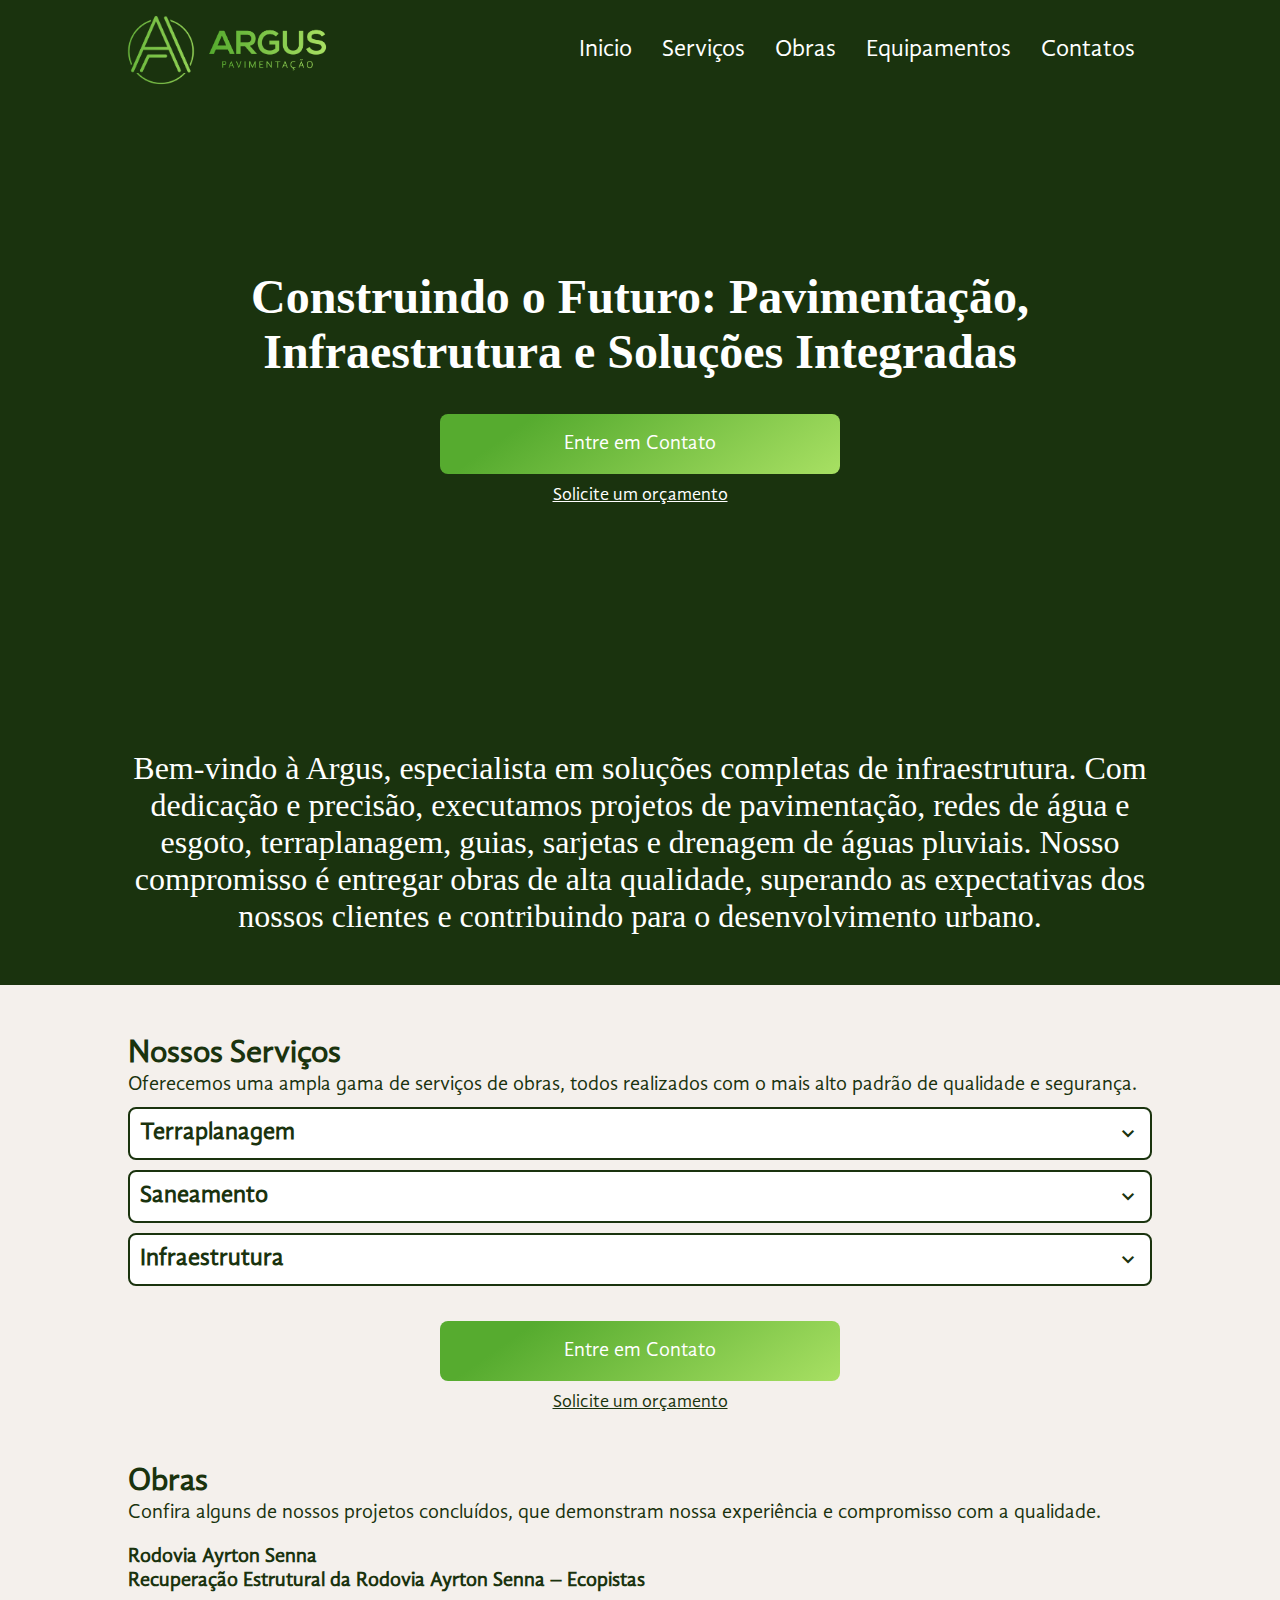
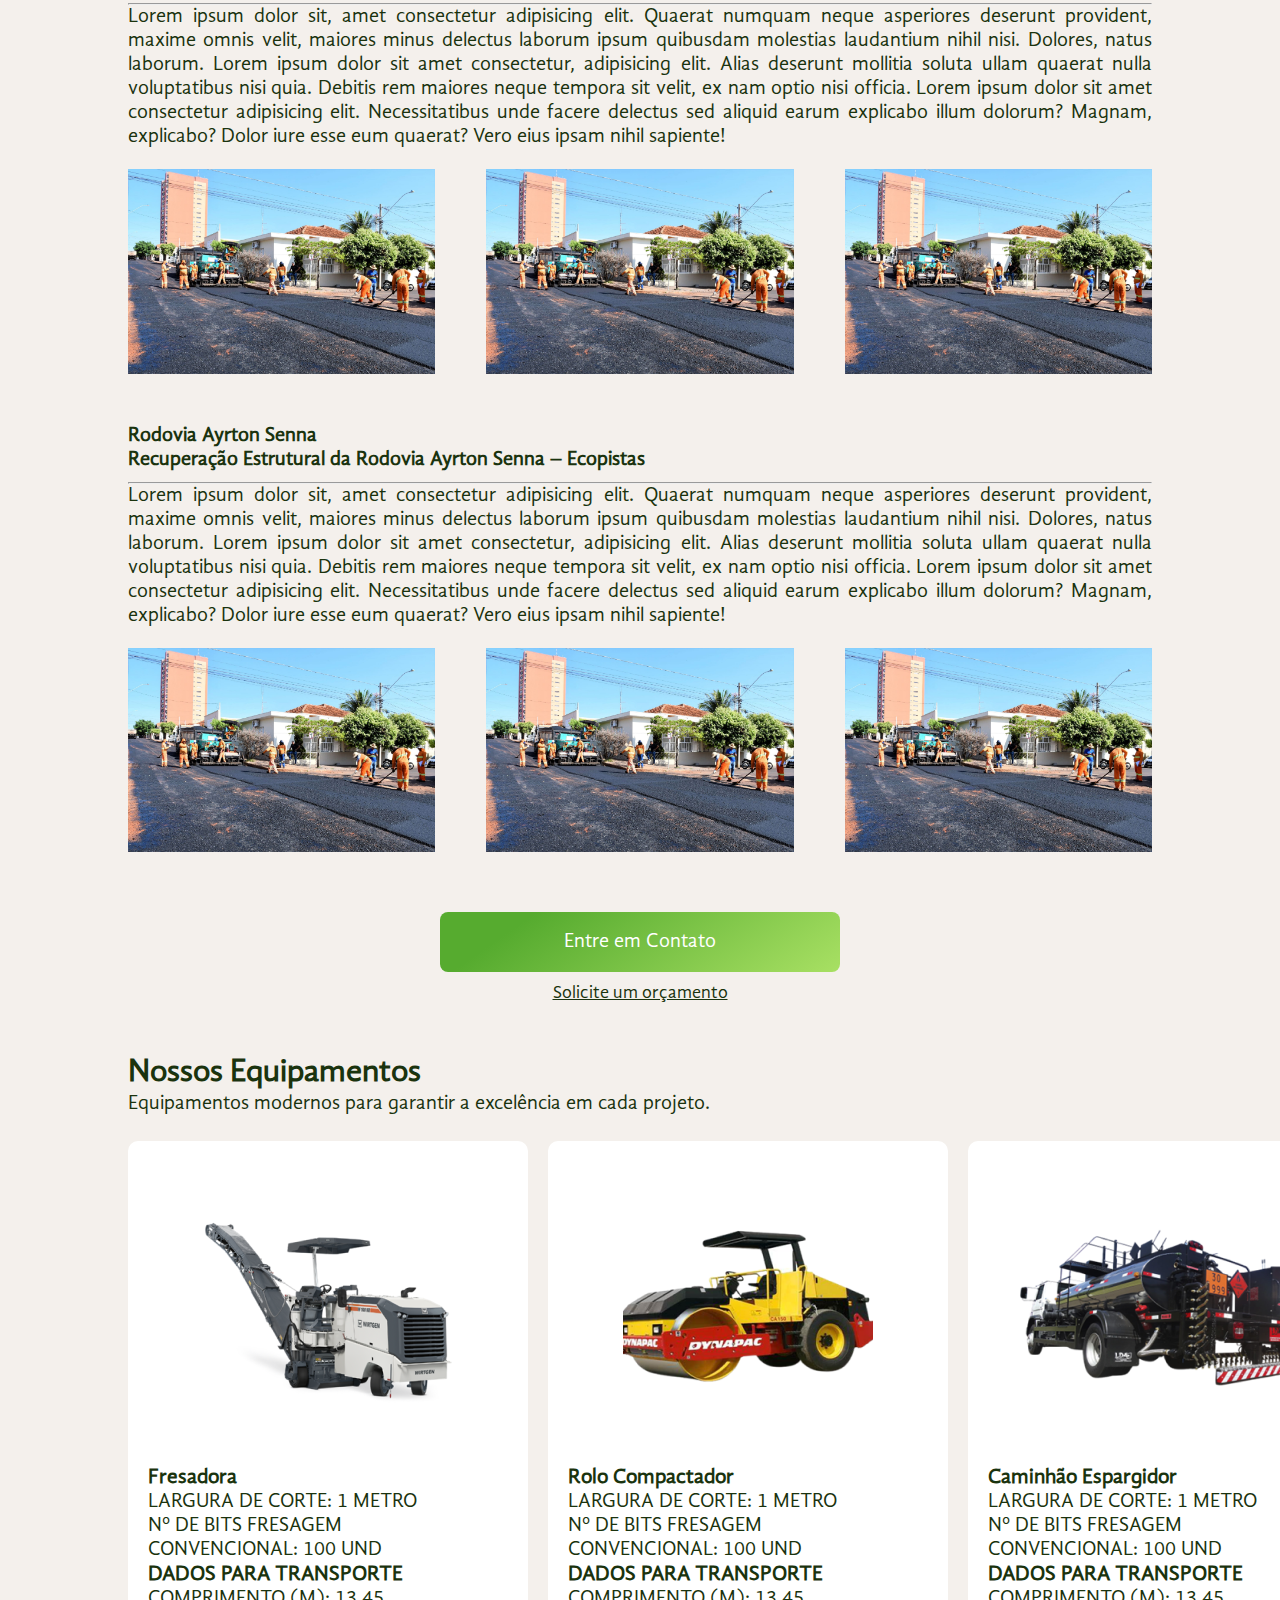
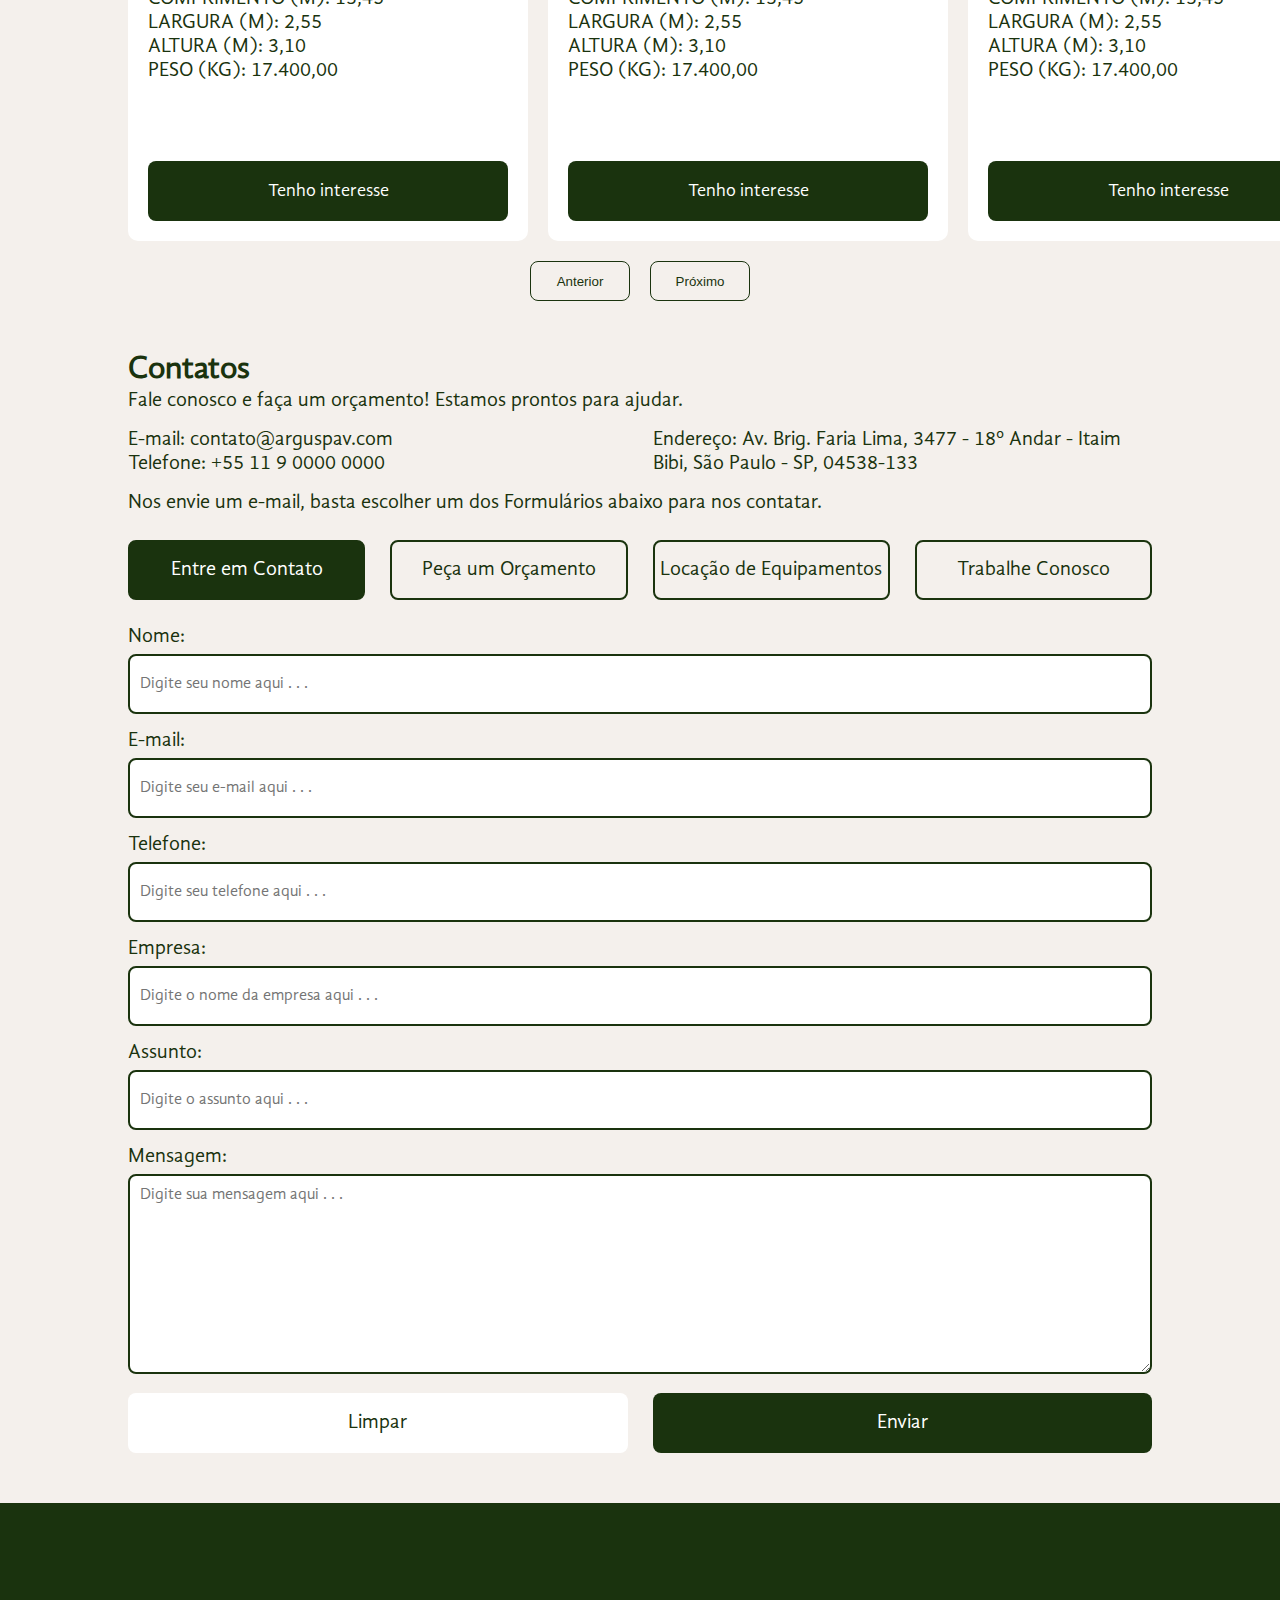
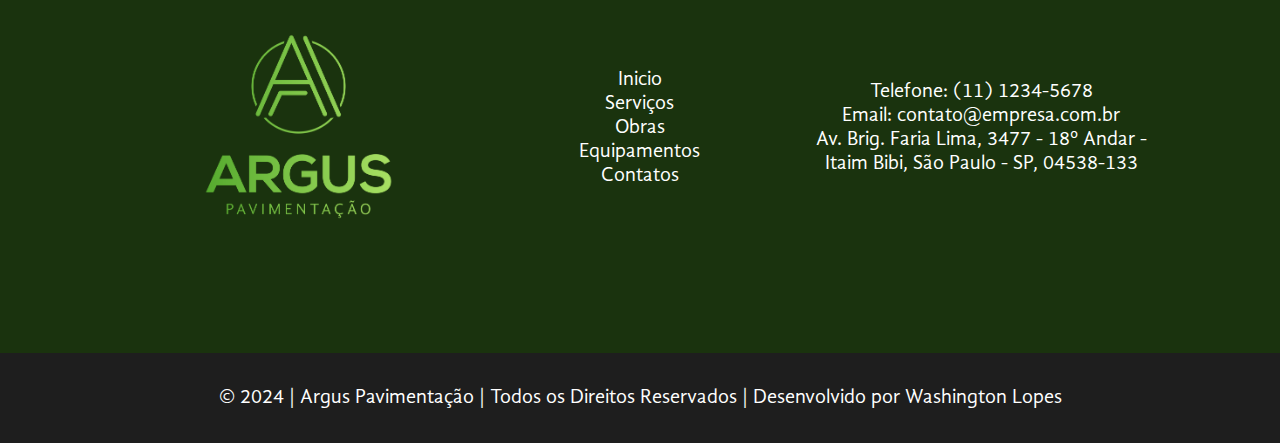
==== index.html @ 86f48dbe "Inclui a section de obras" ====
<!DOCTYPE html>
<html lang="pt-BR">
<head>
    <meta charset="UTF-8">
    <meta name="viewport" content="width=device-width, initial-scale=1.0">
    <title>Argus</title>
    <link rel="icon" href="/Assets/Icones/icon-argus.png" type="image/png" sizes="12x16">
    <link rel="stylesheet" href="./Assets/Styles/Style.css">
    <link rel="stylesheet" href="https://fonts.googleapis.com/css2?family=Material+Symbols+Outlined:opsz,wght,FILL,GRAD@24,400,0,0" />
</head>
<body>
    <header>
        <div class="container-header">
            <div class="imgs-header">
                <img src="Assets/Branding/IconeTransparente.png" alt="Icone Logo Argus">
                <img src="Assets/Branding/TextoTransparente.png" alt="Texto Logo Argus">
            </div>
            <ul class="list-header">
                <li><a href="#home">Inicio</a></li>
                <li><a href="#services">Serviços</a></li>
                <li><a href="#construction">Obras</a></li>
                <li><a href="#equipment">Equipamentos</a></li>
                <li><a href="#contacts">Contatos</a></li>
            </ul>
        </div>
    </header>
    <section id="home">
        <div class="container-home">
            <div class="img-home">
                <h1>Construindo o Futuro: Pavimentação, Infraestrutura e Soluções Integradas</h1>
                <div class="btns-contact">
                    <button class="btn-contact">Entre em Contato</button>
                    <a href="" class="link-form-budget">Solicite um orçamento</a>
                </div>
            </div>
            <p>Bem-vindo à Argus, especialista em soluções completas de infraestrutura. Com dedicação e precisão, executamos projetos de pavimentação, redes de água e esgoto, terraplanagem, guias, sarjetas e drenagem de águas pluviais. Nosso compromisso é entregar obras de alta qualidade, superando as expectativas dos nossos clientes e contribuindo para o desenvolvimento urbano.</p>
        </div>
    </section>
    <section id="services">
        <h2>Nossos Serviços</h2>
        <p>Oferecemos uma ampla gama de serviços de obras, todos realizados com o mais alto padrão de qualidade e segurança.</p>
        <div class="services-acordion">
            <div class="accordion" onclick="toggleAccordion(this)">
                <div class="accordion-head">
                    <span>Terraplanagem</span>
                    <span class="icon-arrow material-symbols-outlined">keyboard_arrow_down</span>
                </div>
                <p class="accordion-body">A terraplanagem é o processo de preparação e nivelamento do solo para a construção de estruturas como estradas, edifícios e outros projetos de infraestrutura. Ela envolve atividades como escavação, corte, aterro e compactação do terreno, a fim de garantir uma base estável e uniforme para o desenvolvimento das obras. O objetivo principal é corrigir irregularidades no solo, eliminando desníveis e promovendo uma superfície adequada para a construção. A terraplanagem é essencial para evitar problemas estruturais futuros, como afundamentos ou rachaduras no pavimento.</p>
            </div>
            <div class="accordion" onclick="toggleAccordion(this)">
                <div class="accordion-head">
                    <span>Saneamento</span>
                    <span class="icon-arrow material-symbols-outlined">keyboard_arrow_down</span>
                </div>
                <p class="accordion-body">O saneamento envolve o conjunto de medidas voltadas para preservar a saúde pública através do manejo adequado de água, esgoto e resíduos. Ele abrange a captação, tratamento e distribuição de água potável, além da coleta e tratamento de esgoto, drenagem de águas pluviais e gerenciamento de resíduos sólidos. A infraestrutura de saneamento tem como objetivo prevenir a contaminação do meio ambiente e reduzir a propagação de doenças, promovendo melhores condições de vida. É um dos pilares para o desenvolvimento sustentável e a qualidade de vida em áreas urbanas e rurais.</p>
            </div>
            <div class="accordion" onclick="toggleAccordion(this)">
                <div class="accordion-head">
                    <span>Infraestrutura</span>
                    <span class="icon-arrow material-symbols-outlined">keyboard_arrow_down</span>
                </div>
                <p class="accordion-body">A infraestrutura de ruas envolve a construção e manutenção de sistemas que garantem a mobilidade e segurança nas áreas urbanas e rurais. Isso inclui a pavimentação das vias, drenagem de águas pluviais, instalação de guias e sarjetas, sinalização de trânsito e redes subterrâneas de água, esgoto. Uma boa infraestrutura de ruas é essencial para garantir o fluxo eficiente de veículos e pedestres, minimizar enchentes e danos ao pavimento, além de proporcionar uma melhor qualidade de vida para a população.</p>
            </div>
        </div>
        <div class="btns-contact">
            <button class="btn-contact">Entre em Contato</button>
            <a href="" class="link-form-budget dark">Solicite um orçamento</a>
        </div>
    </section>
    <section id="construction">
        <h2>Obras</h2>
        <p>Confira alguns de nossos projetos concluídos, que demonstram nossa experiência e compromisso com a qualidade.</p>
        <div class="section-construction">
            <h3>Rodovia Ayrton Senna</h3>
            <h3>Recuperação Estrutural da Rodovia Ayrton Senna – Ecopistas</h3>
            <hr>
            <p>Lorem ipsum dolor sit, amet consectetur adipisicing elit. Quaerat numquam neque asperiores deserunt provident, maxime omnis velit, maiores minus delectus laborum ipsum quibusdam molestias laudantium nihil nisi. Dolores, natus laborum. Lorem ipsum dolor sit amet consectetur, adipisicing elit. Alias deserunt mollitia soluta ullam quaerat nulla voluptatibus nisi quia. Debitis rem maiores neque tempora sit velit, ex nam optio nisi officia. Lorem ipsum dolor sit amet consectetur adipisicing elit. Necessitatibus unde facere delectus sed aliquid earum explicabo illum dolorum? Magnam, explicabo? Dolor iure esse eum quaerat? Vero eius ipsam nihil sapiente!</p>
            <div>
                <img src="Assets/Imagens/obras/obras-recuperacao.jpg" alt="">
                <img src="Assets/Imagens/obras/obras-recuperacao.jpg" alt="">
                <img src="Assets/Imagens/obras/obras-recuperacao.jpg" alt="">
            </div>
        </div>
        <div class="section-construction">
            <h3>Rodovia Ayrton Senna</h3>
            <h3>Recuperação Estrutural da Rodovia Ayrton Senna – Ecopistas</h3>
            <hr>
            <p>Lorem ipsum dolor sit, amet consectetur adipisicing elit. Quaerat numquam neque asperiores deserunt provident, maxime omnis velit, maiores minus delectus laborum ipsum quibusdam molestias laudantium nihil nisi. Dolores, natus laborum. Lorem ipsum dolor sit amet consectetur, adipisicing elit. Alias deserunt mollitia soluta ullam quaerat nulla voluptatibus nisi quia. Debitis rem maiores neque tempora sit velit, ex nam optio nisi officia. Lorem ipsum dolor sit amet consectetur adipisicing elit. Necessitatibus unde facere delectus sed aliquid earum explicabo illum dolorum? Magnam, explicabo? Dolor iure esse eum quaerat? Vero eius ipsam nihil sapiente!</p>
            <div>
                <img src="Assets/Imagens/obras/obras-recuperacao.jpg" alt="">
                <img src="Assets/Imagens/obras/obras-recuperacao.jpg" alt="">
                <img src="Assets/Imagens/obras/obras-recuperacao.jpg" alt="">
            </div>
        </div>
        <div class="btns-contact">
            <button class="btn-contact">Entre em Contato</button>
            <a href="" class="link-form-budget dark">Solicite um orçamento</a>
        </div>
    </section>
    <section id="equipment" class="carousel">
        <h2>Nossos Equipamentos</h2>
        <p>Equipamentos modernos para garantir a excelência em cada projeto.</p>
        <div class="carousel-inner">
            <div class="item">
                <img src="Assets/Imagens/Equipamentos/Fresadora.png" alt="" width="">
                <div>
                    <h3>Fresadora</h3>
                    <p>LARGURA DE CORTE: 1 METRO</p>
                    <p>Nº DE BITS FRESAGEM CONVENCIONAL: 100 UND</p>
                    <h3>DADOS PARA TRANSPORTE</h3>
                    <p>COMPRIMENTO (M): 13,45</p>
                    <p>LARGURA (M): 2,55</p>
                    <p>ALTURA (M): 3,10</p>
                    <p>PESO (KG): 17.400,00</p>
                </div>
                <button>Tenho interesse</button>
            </div>
            <div class="item">
                <img src="Assets/Imagens/Equipamentos/Rolo Compactador.png" alt="" width="">
                <div>
                    <h3>Rolo Compactador</h3>
                    <p>LARGURA DE CORTE: 1 METRO</p>
                    <p>Nº DE BITS FRESAGEM CONVENCIONAL: 100 UND</p>
                    <h3>DADOS PARA TRANSPORTE</h3>
                    <p>COMPRIMENTO (M): 13,45</p>
                    <p>LARGURA (M): 2,55</p>
                    <p>ALTURA (M): 3,10</p>
                    <p>PESO (KG): 17.400,00</p>
                </div>
                <button>Tenho interesse</button>
            </div>
            <div class="item">
                <img src="Assets/Imagens/Equipamentos/Caminhão Espargidor.png" alt="" width="">
                <div>
                    <h3>Caminhão Espargidor</h3>
                    <p>LARGURA DE CORTE: 1 METRO</p>
                    <p>Nº DE BITS FRESAGEM CONVENCIONAL: 100 UND</p>
                    <h3>DADOS PARA TRANSPORTE</h3>
                    <p>COMPRIMENTO (M): 13,45</p>
                    <p>LARGURA (M): 2,55</p>
                    <p>ALTURA (M): 3,10</p>
                    <p>PESO (KG): 17.400,00</p>
                </div>
                <button>Tenho interesse</button>
            </div>
            <div class="item">
                <img src="Assets/Imagens/Equipamentos/Mini Pá Carregadeira.png" alt="" width="">
                <div>
                    <h3>Mini Pá Carregadeira</h3>
                    <p>LARGURA DE CORTE: 1 METRO</p>
                    <p>Nº DE BITS FRESAGEM CONVENCIONAL: 100 UND</p>
                    <h3>DADOS PARA TRANSPORTE</h3>
                    <p>COMPRIMENTO (M): 13,45</p>
                    <p>LARGURA (M): 2,55</p>
                    <p>ALTURA (M): 3,10</p>
                    <p>PESO (KG): 17.400,00</p>
                </div>
                <button>Tenho interesse</button>
            </div>
            <div class="item">
                <img src="Assets/Imagens/Equipamentos/Mini Escavadeira.png" alt="" width="">
                <div>
                    <h3>Mini Escavadeira</h3>
                    <p>LARGURA DE CORTE: 1 METRO</p>
                    <p>Nº DE BITS FRESAGEM CONVENCIONAL: 100 UND</p>
                    <h3>DADOS PARA TRANSPORTE</h3>
                    <p>COMPRIMENTO (M): 13,45</p>
                    <p>LARGURA (M): 2,55</p>
                    <p>ALTURA (M): 3,10</p>
                    <p>PESO (KG): 17.400,00</p>
                </div>
                <button>Tenho interesse</button>
            </div>
            <div class="item">
                <img src="Assets/Imagens/Equipamentos/Máquina de Solda de Termofusão.png" alt="" width="">
                <div>
                    <h3>Máquina de Solda de Termofusão</h3>
                    <p>LARGURA DE CORTE: 1 METRO</p>
                    <p>Nº DE BITS FRESAGEM CONVENCIONAL: 100 UND</p>
                    <h3>DADOS PARA TRANSPORTE</h3>
                    <p>COMPRIMENTO (M): 13,45</p>
                    <p>LARGURA (M): 2,55</p>
                    <p>ALTURA (M): 3,10</p>
                    <p>PESO (KG): 17.400,00</p>
                </div>
                <button>Tenho interesse</button>
            </div>
        </div>
        <div class="btns">
            <button class="btn prev" onclick="prevSlide()">Anterior</button>
            <button class="btn next" onclick="nextSlide()">Próximo</button>
        </div>
    </section>
    <section id="contacts">
        <h2>Contatos</h2>
        <p>Fale conosco e faça um orçamento! Estamos prontos para ajudar.</p>
        <div class="contacts">
            <div class="contact-item">
                <p>E-mail: contato@arguspav.com</p>
                <p>Telefone: +55 11 9 0000 0000</p>
            </div>
            <p class="contact-item">Endereço: Av. Brig. Faria Lima, 3477 - 18º Andar - Itaim Bibi, São Paulo - SP, 04538-133</p>
        </div>
        <p>Nos envie um e-mail, basta escolher um dos Formulários abaixo para nos contatar.</p>
        <div class="options-form">
            <div class="opt-selection" id="contato" onclick="toggleClass(this)">Entre em Contato</div>
            <div id="orcamento" onclick="toggleClass(this)">Peça um Orçamento</div>
            <div id="locacao" onclick="toggleClass(this)">Locação de Equipamentos</div>
            <div id="trabalhe-conosco" onclick="toggleClass(this)">Trabalhe Conosco</div>
        </div>        
        <form class="form-contato">
            <label for="nome_contato">Nome:</label>
            <input type="text" id="nome_contato" name="nome_contato" class="input-contato" placeholder="Digite seu nome aqui . . ." required><br>
        
            <label for="email_contato">E-mail:</label>
            <input type="email" id="email_contato" name="email_contato" class="input-contato" placeholder="Digite seu e-mail aqui . . ." required><br>
        
            <label for="telefone_contato">Telefone:</label>
            <input type="tel" id="telefone_contato" name="telefone_contato" class="input-contato" placeholder="Digite seu telefone aqui . . ." required><br>
        
            <label for="empresa_contato">Empresa:</label>
            <input type="text" id="empresa_contato" name="empresa_contato" class="input-contato" placeholder="Digite o nome da empresa aqui . . ."><br>
        
            <label for="assunto_contato">Assunto:</label>
            <input type="text" id="assunto_contato" name="assunto_contato" class="input-contato" placeholder="Digite o assunto aqui . . ." required><br>
        
            <label for="mensagem_contato">Mensagem:</label>
            <textarea id="mensagem_contato" name="mensagem_contato" class="textarea-contato" placeholder="Digite sua mensagem aqui . . ." required></textarea><br>
        
            <div class="btns-form">
                <button>Limpar</button>
                <button type="submit" class="btn-contato">Enviar</button>
            </div>
        </form>
        <form class="form-orcamento form-selection">
            <label for="nome_orcamento">Nome:</label>
            <input type="text" id="nome_orcamento" name="nome_orcamento" class="input-orcamento" placeholder="Digite seu nome aqui . . ." required><br>
        
            <label for="cargo_orcamento">Cargo:</label>
            <input type="text" id="cargo_orcamento" name="cargo_orcamento" class="input-orcamento" placeholder="Digite seu cargo aqui . . ." required><br>
        
            <label for="razao_social_orcamento">Razão Social:</label>
            <input type="text" id="razao_social_orcamento" name="razao_social_orcamento" class="input-orcamento" placeholder="Digite a razão social da empresa aqui . . ." required><br>
        
            <label for="cnpj_orcamento">CNPJ:</label>
            <input type="text" id="cnpj_orcamento" name="cnpj_orcamento" class="input-orcamento" placeholder="Digite o CNPJ aqui . . ." required><br>
        
            <label for="telefone_orcamento">Telefone:</label>
            <input type="tel" id="telefone_orcamento" name="telefone_orcamento" class="input-orcamento" placeholder="Digite seu telefone aqui . . ." required><br>
        
            <label for="email_orcamento">E-mail:</label>
            <input type="email" id="email_orcamento" name="email_orcamento" class="input-orcamento" placeholder="Digite seu e-mail aqui . . ." required><br>
        
            <label for="mensagem_orcamento">Mensagem:</label>
            <textarea id="mensagem_orcamento" name="mensagem_orcamento" class="textarea-orcamento" placeholder="Digite sua mensagem aqui . . ." required></textarea><br>
        
            <div class="btns-form">
                <button>Limpar</button>
                <button type="submit" class="btn-contato">Enviar</button>
            </div>
        </form>
        
        <form class="form-locacao form-selection">
            <label for="nome_locacao">Nome:</label>
            <input type="text" id="nome_locacao" name="nome_locacao" class="input-locacao" placeholder="Digite seu nome aqui . . ." required><br>
        
            <label for="telefone_locacao">Telefone:</label>
            <input type="tel" id="telefone_locacao" name="telefone_locacao" class="input-locacao" placeholder="Digite seu telefone aqui . . ." required><br>
        
            <label for="email_locacao">E-mail:</label>
            <input type="email" id="email_locacao" name="email_locacao" class="input-locacao" placeholder="Digite seu e-mail aqui . . ." required><br>
        
            <label for="equipamento_locacao">Equipamento para locação:</label>
            <input type="text" id="equipamento_locacao" name="equipamento_locacao" class="input-locacao" placeholder="Digite o nome do equipamento aqui . . ." required><br>
        
            <div class="btns-form">
                <button>Limpar</button>
                <button type="submit" class="btn-contato">Enviar</button>
            </div>
        </form>
        
        <form class="form-trabalhe-conosco form-selection">
            <label for="nome_trabalho">Nome:</label>
            <input type="text" id="nome_trabalho" name="nome_trabalho" class="input-trabalho" placeholder="Digite seu nome aqui . . ." required><br>
        
            <label for="data_nascimento_trabalho">Data de Nascimento:</label>
            <input type="date" id="data_nascimento_trabalho" name="data_nascimento_trabalho" class="input-trabalho" required><br>
        
            <div class="labels-select">
                <div>
                    <label for="sexo_trabalho">Sexo:</label>
                    <select id="sexo_trabalho" name="sexo_trabalho" class="input-trabalho" required>
                        <option value="masculino">Masculino</option>
                        <option value="feminino">Feminino</option>
                        <option value="outro">Outro</option>
                    </select>
                </div>
                <div>
                    <label for="estado_civil_trabalho">Estado Civil:</label>
                    <select id="estado_civil_trabalho" name="estado_civil_trabalho" class="input-trabalho" required>
                        <option value="solteiro">Solteiro(a)</option>
                        <option value="casado">Casado(a)</option>
                        <option value="divorciado">Divorciado(a)</option>
                        <option value="viuvo">Viúvo(a)</option>
                    </select>
                </div>
            </div>
        
            <label for="linkedin_trabalho">Link para LinkedIn:</label>
            <input type="url" id="linkedin_trabalho" name="linkedin_trabalho" class="input-trabalho" placeholder="Cole o link do seu perfil no LinkedIn aqui . . ."><br>
        
            <label for="email_trabalho">E-mail:</label>
            <input type="email" id="email_trabalho" name="email_trabalho" class="input-trabalho" placeholder="Digite seu e-mail aqui . . ." required><br>
        
            <label for="telefone_trabalho">Telefone:</label>
            <input type="tel" id="telefone_trabalho" name="telefone_trabalho" class="input-trabalho" placeholder="Digite seu telefone aqui . . ." required><br>
        
            <label for="qualificacoes_trabalho">Resumo de Qualificações:</label>
            <textarea id="qualificacoes_trabalho" name="qualificacoes_trabalho" class="textarea-trabalho" placeholder="Resuma suas qualificações aqui . . ." required></textarea><br>
        
            <label for="experiencias_trabalho">Resumo de Experiências:</label>
            <textarea id="experiencias_trabalho" name="experiencias_trabalho" class="textarea-trabalho" placeholder="Resuma suas experiências aqui . . ." required></textarea><br>
        
            <label for="observacoes_trabalho">Observações:</label>
            <textarea id="observacoes_trabalho" name="observacoes_trabalho" class="textarea-trabalho" placeholder="Digite suas observações aqui . . ."></textarea><br>
        
            <div class="btns-form">
                <button>Limpar</button>
                <button type="submit" class="btn-contato">Enviar</button>
            </div>
        </form>
    </section>
    
    <footer>
        <div class="footer-container">
          <div class="footer-logo">
            <img class="img-logo-footer" src="Assets/Branding/LogoCompletaTransparente.png" alt="Logo da Empresa">
          </div>
      
          <div class="footer-nav">
            <ul>
              <li><a href="#home">Inicio</a></li>
              <li><a href="#services">Serviços</a></li>
              <li><a href="#">Obras</a></li>
              <li><a href="#equipment">Equipamentos</a></li>
              <li><a href="#contacts">Contatos</a></li>
            </ul>
          </div>
      
          <div class="footer-contact">
            <ul>
              <li>Telefone: (11) 1234-5678</li>
              <li>Email: contato@empresa.com.br</li>
              <li>Av. Brig. Faria Lima, 3477 - 18º Andar - Itaim Bibi, São Paulo - SP, 04538-133</li>
            </ul>
          </div>
        </div>
    </footer>
    <footer class="footer-rights">
        <p>© 2024 | Argus Pavimenta&ccedil;&atilde;o | Todos os Direitos Reservados | Desenvolvido por Washington Lopes</p>
    </footer>
    <script src="Assets/Scripts/Scripts.js"></script>
</body>
</html>
---- Assets/Styles/Style.css ----
@font-face {
    font-family: 'GandhiSans';
    src: url('../Fonts/gandhi-sans/GandhiSans-Regular.otf') format('opentype'),
         url('../Fonts/gandhi-sans/GandhiSans-Bold.otf') format('opentype'),
         url('../Fonts/gandhi-sans/GandhiSans-Italic.otf') format('opentype'),
         url('../Fonts/gandhi-sans/GandhiSans-BoldItalic.otf') format('opentype');
}

@font-face {
    font-family: 'Nexa';
    src: url('../Fonts/nexa/Nexa-ExtraLight.ttf') format('truetype')
         url('../Fonts/nexa/Nexa-Heavy.ttf') format('truetype'); 
}

* {
    box-sizing: border-box;
    padding: 0;
    margin: 0;
    list-style: none;
    text-decoration: none;
}

html {
    scroll-behavior: smooth 3;
}

body {
    background-color: #F4F0EC;
}

a {
    color: #ffffff;
}

header {
    background-color: #1A330E;
    display: flex;
    align-items: center;
    justify-content: center;
    position: fixed;
    z-index: 1000;
    left: 0;
    top: 0;
    width: 100vw;
}

.container-header {
    display: flex;
    align-items: center;
    justify-content: space-between;
    width: 80%;
    max-width: 1500px;
    height: 100px;
    margin-left: -15px;
}

.imgs-header {
    display: flex;
}

.imgs-header img {
    height: 80px;
}

.list-header {
    gap: 10px;
    display: flex;
}

.list-header li {
    font-size: 24px;
    font-family: GandhiSans;
    color: #ffffff;
}

.list-header li a {
    padding: 10px;
}

.list-header li a:hover {
    color: #A8E063;
}

#home {
    padding-top: 100px;
    background-color: #1A330E;
    height: 100%;
    min-height: 100vh;
}

.img-home {
    background-image: url(../Imagens/Com\ Direitos/ImageHome.jpg);
    width: 100%;
    height: 600px;
    background-size: cover;
    background-position: top;
    background-repeat: no-repeat;
    display: flex;
    flex-direction: column;
    justify-content: center;
    align-items: center;
}

.img-home h1 {
    font-family: Nexa;
    color: #ffffff;
    font-size: 48px;
    width: 80%;
    max-width: 1500px;
    text-align: center;
}

.btns-contact {
    margin: 25px auto;
    text-align: center;
    width: 20%;
    min-width: 400px;
}

@keyframes pulo {
    0%, 20%, 50%, 80%, 100% {
        transform: translateY(0);
    }
    40% {
        transform: translateY(-5px);
    }
    60% {
        transform: translateY(-2px);
    }
}

.btn-contact {
    animation: pulo 2s infinite;
    width: 100%;
    height: 60px;
    margin: 10px 0;
    font-family: GandhiSans;
    color: #ffffff;
    font-size: 20px;
    border: none;
    border-radius: 8px;
    text-align: center;
    background: #A8E063;
    background: linear-gradient(325deg, rgba(168,224,99,1) 0%, rgba(86,171,47,1) 80%);

}

.btn-contact:hover {
    transform: translateY(-5px);
    box-shadow: 0 4px 20px rgba(201, 255, 131, 0.705);
}

.link-form-budget {
    display: block;
    text-decoration: underline;
    font-family: GandhiSans;
    color: #ffffff;
    font-size: 18px;
}

.dark {
    color: #1A330E;
}

.container-home p {
    font-family: Nexa;
    font-weight: ExtraLigth;
    color: #ffffff;
    font-size: 32px;
    width: 80%;
    max-width: 1500px;
    text-align: center;
    padding: 50px 0;
    margin: 0 auto;
    z-index: 1000;
}

#services {
    width: 80%;
    max-width: 1500px;
    margin: 50px auto;
}

#services h2, .carousel h2 {
    font-family: GandhiSans;
    color: #1A330E;
    font-size: 32px;
    font-weight: bold;
}

#services p, .carousel p {
    font-family: GandhiSans;
    color: #1A330E;
    font-size: 20px;
}

.services-acordion {
    width: 100%;
}

.accordion {
    background-color: #FFFFFF;
    border: 2px solid #1A330E;
    border-radius: 8px;
    margin: 10px 0;
    padding: 10px;
    cursor: pointer;
}

.accordion-head {
    border: none;
    background-color: transparent;
    font-family: GandhiSans;
    color: #1A330E;
    font-size: 24px;
    font-weight: bold;
    display: flex;
    align-items: center;
    justify-content: space-between;
}

.accordion-body {
    text-align: justify;
    display: none;
}

.body-active {
    display: block;
    transition: 1s linear;
}

.icon-arrow-active {
    transform: rotate(180deg);
}

.carousel {
    position: relative;
    width: 100%;
}

.carousel h2, .carousel p {
    width: 80%;
    max-width: 1500px;
    margin: 0 auto;
}

.carousel-inner {
    display: flex;
    margin: 25px auto 0 auto;
    transition: transform 0.5s ease;
    width: 80%;
    max-width: 1500px;
    gap: 20px;
}

.item {
    position: relative;
    padding: 20px;
    width: 100%;
    height: 700px;
    border-radius: 10px;
    background-color: white;
    text-align: center;
}

.item:hover {
    transform: translateY(-5px);
    box-shadow: 0 4px 20px rgba(0, 0, 0, 0.2);
}

.item div {
    width: 100%;
    text-align: left;
    font-family: GandhiSans;
    color: #1A330E;
    font-size: 18px;

}

.item div h2, .item div p {
    margin: 0;
}

.item button {
    width: calc(100% - 40px);
    height: 60px;
    position: absolute;
    bottom: 20px;
    left: 20px;
    border: none;
    border-radius: 8px;
    background-color: #1A330E;
    font-family: GandhiSans;
    color: #ffffff;
    font-size: 18px;
}

.item button:hover {
    background-color: #FFFFFF;
    color: #1A330E;
    border: 2px solid #1A330E;
} 

.btns {
    margin: 20px auto;
    display: flex;
    justify-content: center;
    gap: 20px;
}

.btn {
    width: 100px;
    height: 40px;
    border-radius: 8px;
    border: none;
    background-color: transparent;
    color: #1A330E;
    border: 1px solid #1A330E;
}

.btn:hover {
    background-color: #1A330E;
    color: #FFFFFF;
}

#contacts {
    width: 80%;
    max-width: 1500px;
    margin: 50px auto;
}

#contacts h2 {
    font-family: GandhiSans;
    color: #1A330E;
    font-size: 32px;
    font-weight: bold;
}

#contacts p {
    font-family: GandhiSans;
    color: #1A330E;
    font-size: 20px;
}

.contacts {
    gap: 25px;
    margin: 15px 0;
    display: flex;
    width: 100%;
}

.contact-item {
    width: 50%;
}

.options-form {
    margin: 25px 0;
    width: 100%;
    display: flex;
    gap: 25px;
}

.options-form div {
    width: 100%;
    height: 60px;
    border-radius: 8px;
    background-color: transparent;
    color: #1A330E;
    font-family: GandhiSans;
    color: #1A330E;
    font-size: 20px;
    border: 2px solid #1A330E;
    display: flex;
    justify-content: center;
    align-items: center;
}

.options-form div:hover {
    background-color: #1A330E;
    color: #FFFFFF;
    transform: translateY(-5px);
    box-shadow: 0 4px 20px rgba(0, 0, 0, 0.2);
}

.opt-selection {
    background-color: #1A330E !important;
    color: #FFFFFF !important;
}

.form-contato, label {
    display: block;
    margin: 0;
    padding: 0;
    
}

label {
    font-family: GandhiSans;
    color: #1A330E;
    font-size: 20px;
    margin: 15px 0 5px 0; 
}

input, textarea {
    width: 100%;
    height: 60px;
    border-radius: 8px;
    border: 2px solid #1A330E;
    outline: none;
    padding: 10px;
    font-family: GandhiSans;
    color: #1A330E;
    font-size: 16px;
}

textarea {
    height: 200px;
}

.btns-form {
    display: flex;
    width: 100%;
    gap: 25px;
    margin: 15px 0;
}

.btns-form button {
    width: 100%;
    height: 60px;
    background-color: #FFFFFF;
    border: none;
    font-family: GandhiSans;
    color: #1A330E;
    font-size: 20px;
    border-radius: 8px;
}

.btn-contato {
    background-color: #1A330E !important;
    color: #FFFFFF !important;
}

.labels-select {
    display: flex;
    gap: 15px;
    width: 100%;
}

.labels-select div {
    width: 100%;
}

.labels-select div select {
    width: 100%;
    height: 60px;
    outline: none;
    padding: 10px;
    font-family: GandhiSans;
    color: #1A330E;
    font-size: 16px;
    border-radius: 8px;
}

.form-selection {
    display: none;
}

footer {
    background-color: #1A330E;
    color: #FFFFFF;
    width: 100%;
    height: 50vh;
    display: flex;
    justify-content: center;
    align-items: center;
}

.img-logo-footer {
    width: 100%;
}

.footer-container {
    display: flex;
    width: 80%;
    max-width: 1500px;
    margin: 50px auto;   
    justify-content: space-between;
    align-items: center;
}

.footer-container div {
    width: 100%;
}

.footer-contact ul li, .footer-nav ul li{
    text-align: center;
    font-family: GandhiSans;
    font-size: 20px;
}

.footer-nav li a:hover {
    color: #A8E063;
}

.footer-rights {
    background-color: #1E1E1E;
    width: 100%;
    height: 10vh;
}

.footer-rights p {
    width: 80%;
    max-width: 1500px;
    font-family: GandhiSans;
    color: #FFFFFF;
    font-size: 20px;
    margin: 0 auto;
    text-align: center;
}

#construction {
    width: 80%;
    max-width: 1500px;
    margin: 50px auto 50px auto;  
}

#construction h2 {
    margin-top: 50px;
    font-family: GandhiSans;
    color: #1A330E;
    font-size: 32px;
    font-weight: bold;
}

#construction h3 {
    font-family: GandhiSans;
    color: #1A330E;
    font-size: 20px;
    font-weight: bold;
}

#construction p {
    font-family: GandhiSans;
    color: #1A330E;
    font-size: 20px;
}

.section-construction {
    margin: 20px 0 50px 0;
}

.section-construction hr {
    margin-top: 10px;
}

.section-construction p {
    margin-bottom: 20px;
    text-align: justify;
}

.section-construction div {
    display: flex;
    justify-content: space-between;
}

.section-construction div img {
    width: 30%;
}
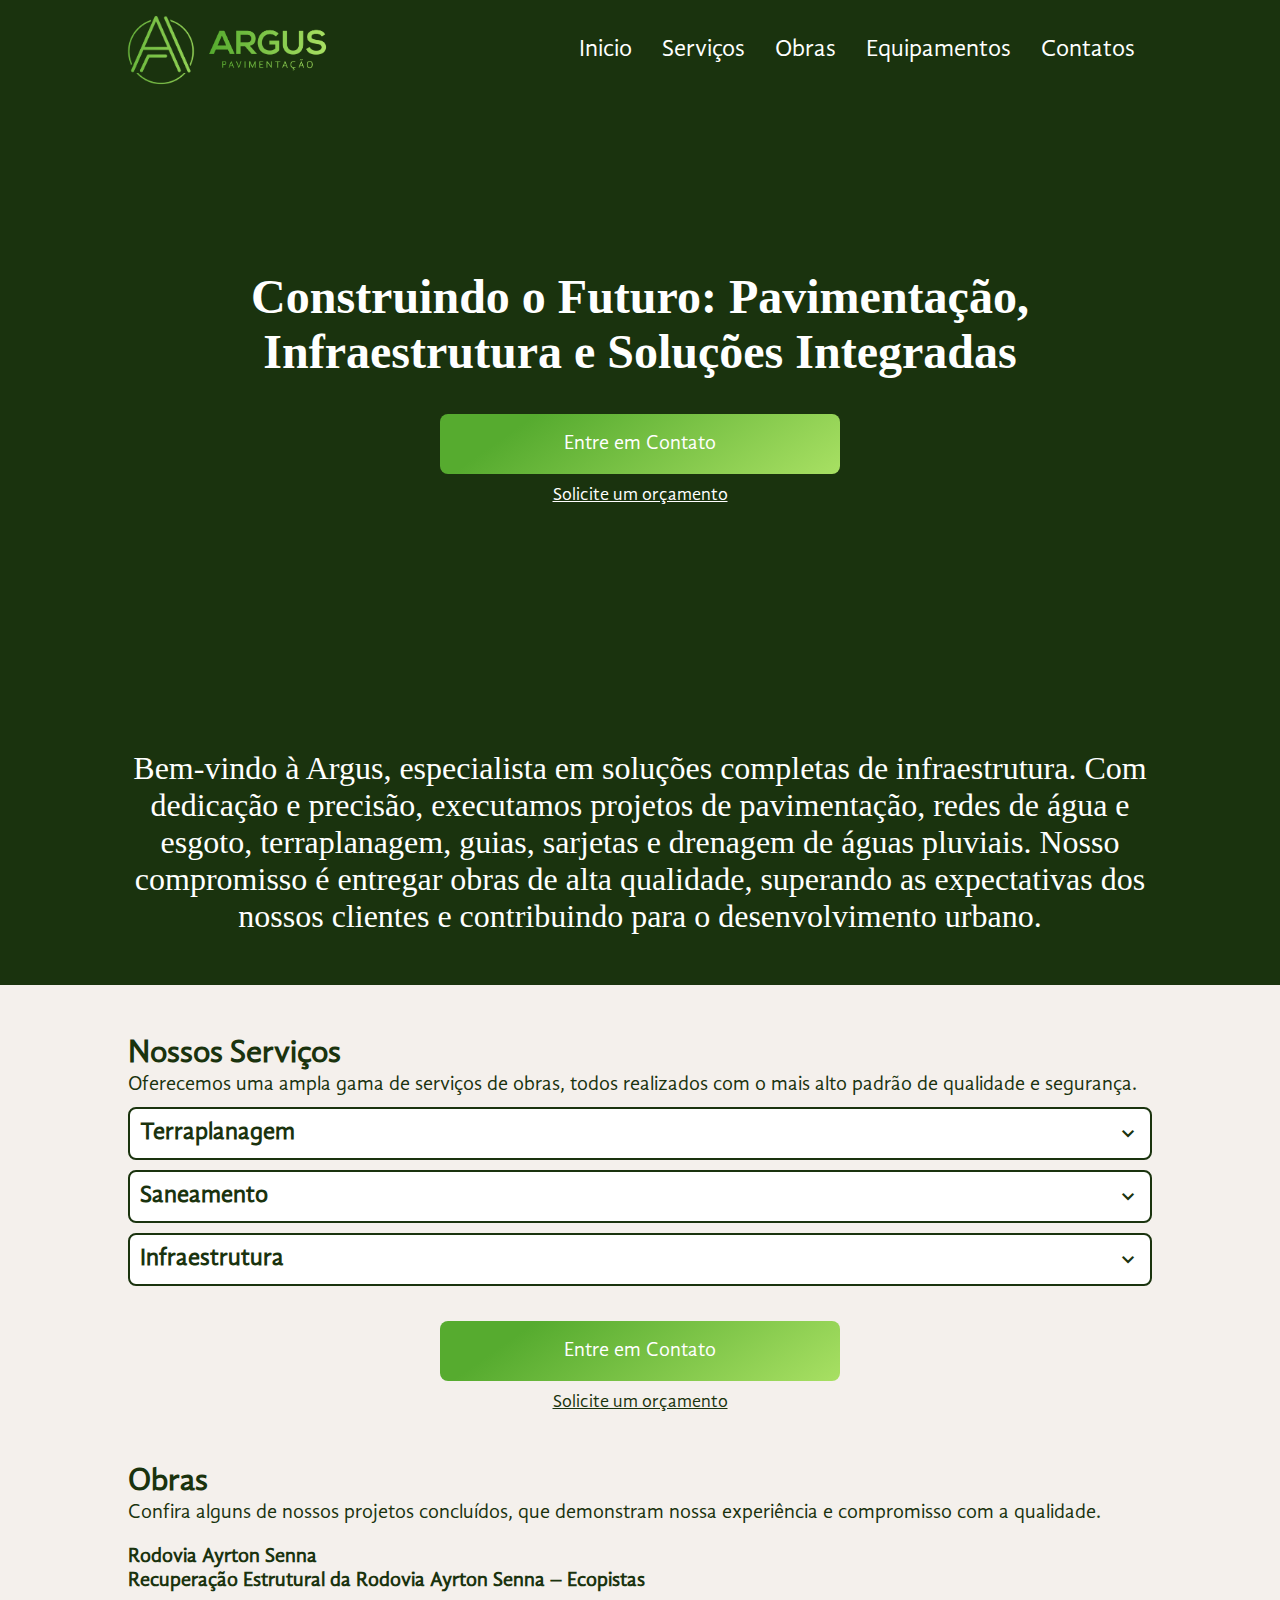
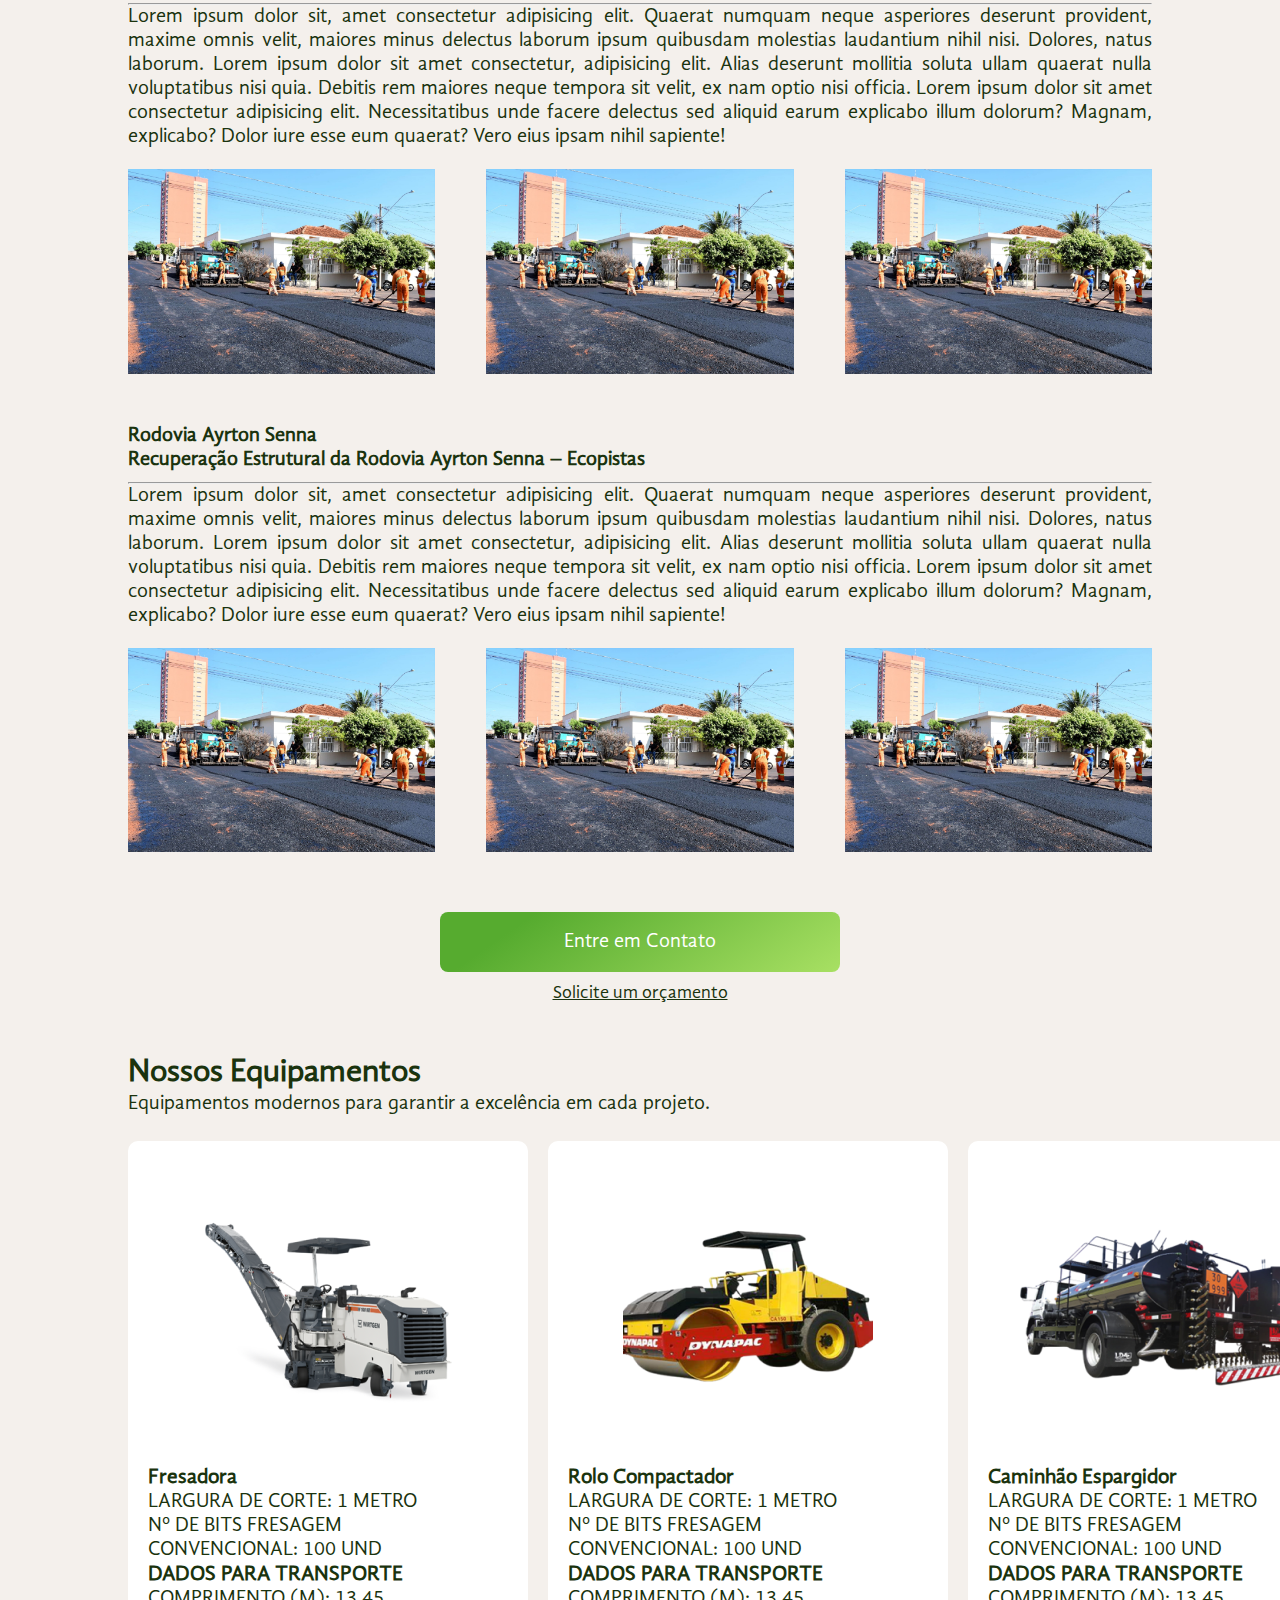
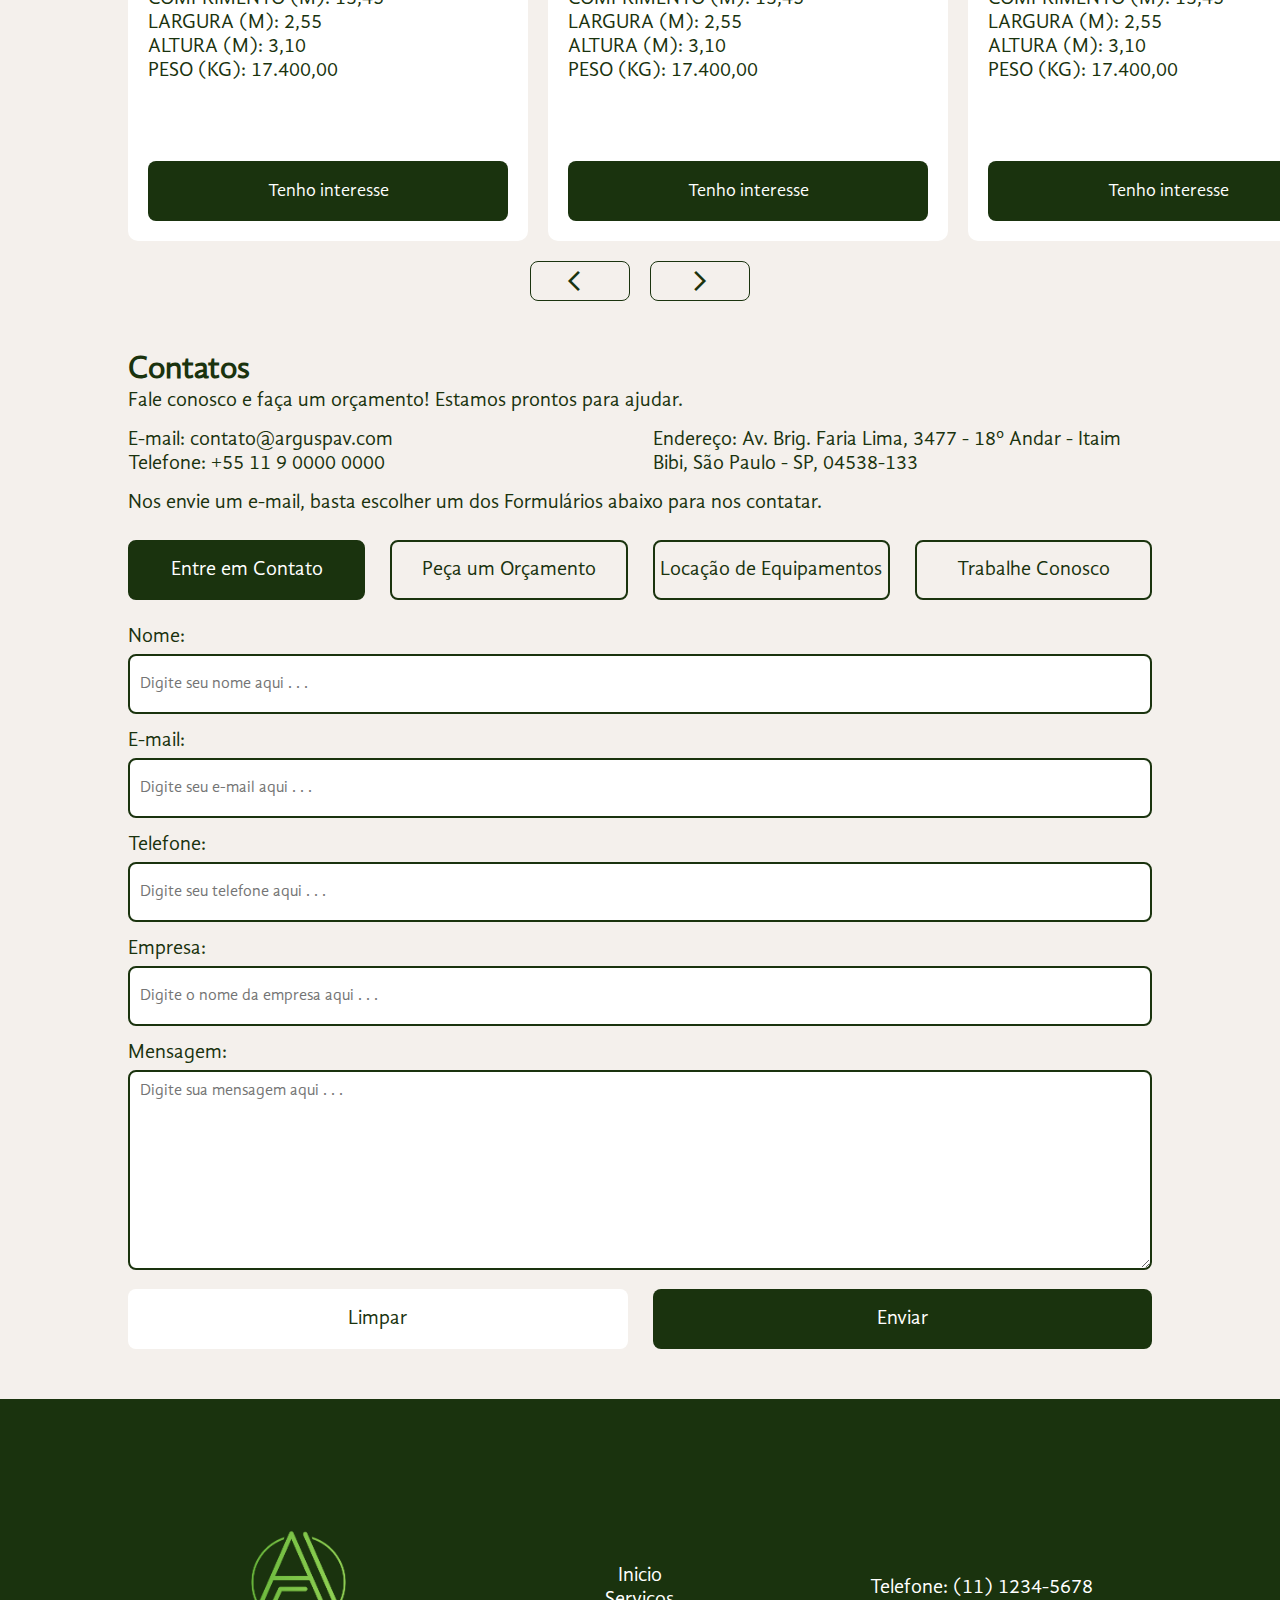
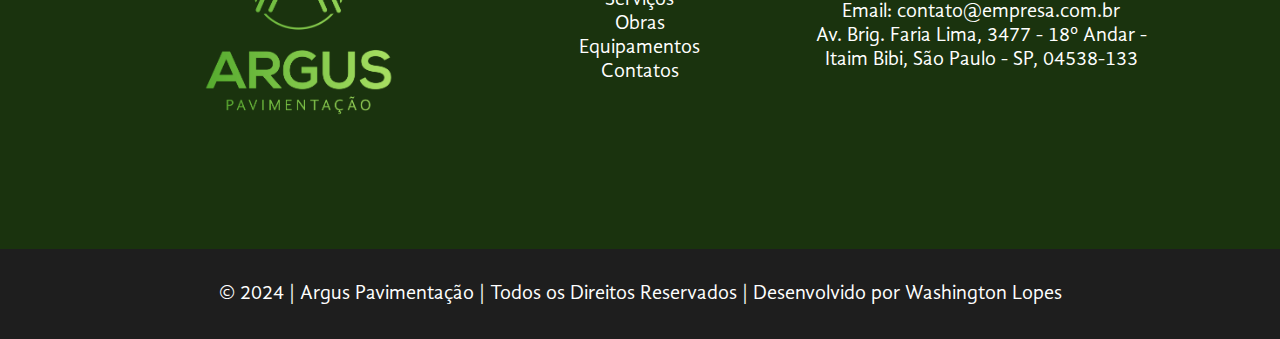
==== commit 9907ab80: "Adicionada todas as funcionalidades" ====
--- a/index.html
+++ b/index.html
@@ -7,6 +7,7 @@
     <link rel="icon" href="/Assets/Icones/icon-argus.png" type="image/png" sizes="12x16">
     <link rel="stylesheet" href="./Assets/Styles/Style.css">
     <link rel="stylesheet" href="https://fonts.googleapis.com/css2?family=Material+Symbols+Outlined:opsz,wght,FILL,GRAD@24,400,0,0" />
+    <link rel="stylesheet" href="https://fonts.googleapis.com/css2?family=Material+Symbols+Outlined:opsz,wght,FILL,GRAD@20..48,100..700,0..1,-50..200" />
 </head>
 <body>
     <header>
@@ -29,8 +30,8 @@
             <div class="img-home">
                 <h1>Construindo o Futuro: Pavimentação, Infraestrutura e Soluções Integradas</h1>
                 <div class="btns-contact">
-                    <button class="btn-contact">Entre em Contato</button>
-                    <a href="" class="link-form-budget">Solicite um orçamento</a>
+                    <button class="btn-contact" onclick="contato()">Entre em Contato</button>
+                    <a class="link-form-budget" onclick="orcamento()">Solicite um orçamento</a>
                 </div>
             </div>
             <p>Bem-vindo à Argus, especialista em soluções completas de infraestrutura. Com dedicação e precisão, executamos projetos de pavimentação, redes de água e esgoto, terraplanagem, guias, sarjetas e drenagem de águas pluviais. Nosso compromisso é entregar obras de alta qualidade, superando as expectativas dos nossos clientes e contribuindo para o desenvolvimento urbano.</p>
@@ -63,8 +64,8 @@
             </div>
         </div>
         <div class="btns-contact">
-            <button class="btn-contact">Entre em Contato</button>
-            <a href="" class="link-form-budget dark">Solicite um orçamento</a>
+            <button class="btn-contact" onclick="contato()">Entre em Contato</button>
+            <a class="link-form-budget dark" onclick="orcamento()">Solicite um orçamento</a>
         </div>
     </section>
     <section id="construction">
@@ -93,8 +94,8 @@
             </div>
         </div>
         <div class="btns-contact">
-            <button class="btn-contact">Entre em Contato</button>
-            <a href="" class="link-form-budget dark">Solicite um orçamento</a>
+            <button class="btn-contact" onclick="contato()">Entre em Contato</button>
+            <a class="link-form-budget dark" onclick="orcamento()">Solicite um orçamento</a>
         </div>
     </section>
     <section id="equipment" class="carousel">
@@ -113,7 +114,7 @@
                     <p>ALTURA (M): 3,10</p>
                     <p>PESO (KG): 17.400,00</p>
                 </div>
-                <button>Tenho interesse</button>
+                <button onclick="locacao()">Tenho interesse</button>
             </div>
             <div class="item">
                 <img src="Assets/Imagens/Equipamentos/Rolo Compactador.png" alt="" width="">
@@ -127,7 +128,7 @@
                     <p>ALTURA (M): 3,10</p>
                     <p>PESO (KG): 17.400,00</p>
                 </div>
-                <button>Tenho interesse</button>
+                <button onclick="locacao()">Tenho interesse</button>
             </div>
             <div class="item">
                 <img src="Assets/Imagens/Equipamentos/Caminhão Espargidor.png" alt="" width="">
@@ -141,7 +142,7 @@
                     <p>ALTURA (M): 3,10</p>
                     <p>PESO (KG): 17.400,00</p>
                 </div>
-                <button>Tenho interesse</button>
+                <button onclick="locacao()">Tenho interesse</button>
             </div>
             <div class="item">
                 <img src="Assets/Imagens/Equipamentos/Mini Pá Carregadeira.png" alt="" width="">
@@ -155,7 +156,7 @@
                     <p>ALTURA (M): 3,10</p>
                     <p>PESO (KG): 17.400,00</p>
                 </div>
-                <button>Tenho interesse</button>
+                <button onclick="locacao()">Tenho interesse</button>
             </div>
             <div class="item">
                 <img src="Assets/Imagens/Equipamentos/Mini Escavadeira.png" alt="" width="">
@@ -169,7 +170,7 @@
                     <p>ALTURA (M): 3,10</p>
                     <p>PESO (KG): 17.400,00</p>
                 </div>
-                <button>Tenho interesse</button>
+                <button onclick="locacao()">Tenho interesse</button>
             </div>
             <div class="item">
                 <img src="Assets/Imagens/Equipamentos/Máquina de Solda de Termofusão.png" alt="" width="">
@@ -183,12 +184,12 @@
                     <p>ALTURA (M): 3,10</p>
                     <p>PESO (KG): 17.400,00</p>
                 </div>
-                <button>Tenho interesse</button>
+                <button onclick="locacao()">Tenho interesse</button>
             </div>
         </div>
         <div class="btns">
-            <button class="btn prev" onclick="prevSlide()">Anterior</button>
-            <button class="btn next" onclick="nextSlide()">Próximo</button>
+            <button class="btn prev material-symbols-outlined" onclick="prevSlide()">arrow_back_ios</button>
+            <button class="btn next material-symbols-outlined" onclick="nextSlide()">arrow_forward_ios</button>
         </div>
     </section>
     <section id="contacts">
@@ -207,89 +208,87 @@
             <div id="orcamento" onclick="toggleClass(this)">Peça um Orçamento</div>
             <div id="locacao" onclick="toggleClass(this)">Locação de Equipamentos</div>
             <div id="trabalhe-conosco" onclick="toggleClass(this)">Trabalhe Conosco</div>
-        </div>        
-        <form class="form-contato">
+        </div> 
+
+        <form action="https://api.staticforms.xyz/submit" method="post" class="form-contato">
+            <input type="hidden" name="accessKey" value="eab2eadb-5b26-4aff-8687-9ebe2bd9f3d5">
             <label for="nome_contato">Nome:</label>
-            <input type="text" id="nome_contato" name="nome_contato" class="input-contato" placeholder="Digite seu nome aqui . . ." required><br>
-        
+            <input type="text" id="nome_contato" name="$Nome" class="input-contato" placeholder="Digite seu nome aqui . . ." required><br>
             <label for="email_contato">E-mail:</label>
-            <input type="email" id="email_contato" name="email_contato" class="input-contato" placeholder="Digite seu e-mail aqui . . ." required><br>
-        
+            <input type="email" id="email_contato" name="$E-mail" class="input-contato" placeholder="Digite seu e-mail aqui . . ." required><br>
             <label for="telefone_contato">Telefone:</label>
-            <input type="tel" id="telefone_contato" name="telefone_contato" class="input-contato" placeholder="Digite seu telefone aqui . . ." required><br>
-        
+            <input type="tel" id="telefone_contato" name="$Telefone" class="input-contato" placeholder="Digite seu telefone aqui . . ." required><br>
             <label for="empresa_contato">Empresa:</label>
-            <input type="text" id="empresa_contato" name="empresa_contato" class="input-contato" placeholder="Digite o nome da empresa aqui . . ."><br>
-        
-            <label for="assunto_contato">Assunto:</label>
-            <input type="text" id="assunto_contato" name="assunto_contato" class="input-contato" placeholder="Digite o assunto aqui . . ." required><br>
-        
+            <input type="text" id="empresa_contato" name="$Empresa" class="input-contato" placeholder="Digite o nome da empresa aqui . . ."><br>
+            <input type="hidden" id="assunto_contato" name="subject" class="input-contato" required value="CONTATO VIA WEBSITE">
             <label for="mensagem_contato">Mensagem:</label>
-            <textarea id="mensagem_contato" name="mensagem_contato" class="textarea-contato" placeholder="Digite sua mensagem aqui . . ." required></textarea><br>
-        
+            <textarea id="mensagem_contato" name="$Mensagem" class="textarea-contato" placeholder="Digite sua mensagem aqui . . ." required></textarea><br>
+            <input type="text" name="honeypot" style="display:none">
+            <input type="hidden" name="replyTo" value="washingtonlopes574@gmail.com">
+            <input type="hidden" name="redirectTo" value="http://localhost:5500/Assets/html/confirmacaoEmail.html">
             <div class="btns-form">
-                <button>Limpar</button>
-                <button type="submit" class="btn-contato">Enviar</button>
-            </div>
-        </form>
-        <form class="form-orcamento form-selection">
-            <label for="nome_orcamento">Nome:</label>
-            <input type="text" id="nome_orcamento" name="nome_orcamento" class="input-orcamento" placeholder="Digite seu nome aqui . . ." required><br>
-        
-            <label for="cargo_orcamento">Cargo:</label>
-            <input type="text" id="cargo_orcamento" name="cargo_orcamento" class="input-orcamento" placeholder="Digite seu cargo aqui . . ." required><br>
-        
-            <label for="razao_social_orcamento">Razão Social:</label>
-            <input type="text" id="razao_social_orcamento" name="razao_social_orcamento" class="input-orcamento" placeholder="Digite a razão social da empresa aqui . . ." required><br>
-        
-            <label for="cnpj_orcamento">CNPJ:</label>
-            <input type="text" id="cnpj_orcamento" name="cnpj_orcamento" class="input-orcamento" placeholder="Digite o CNPJ aqui . . ." required><br>
-        
-            <label for="telefone_orcamento">Telefone:</label>
-            <input type="tel" id="telefone_orcamento" name="telefone_orcamento" class="input-orcamento" placeholder="Digite seu telefone aqui . . ." required><br>
-        
-            <label for="email_orcamento">E-mail:</label>
-            <input type="email" id="email_orcamento" name="email_orcamento" class="input-orcamento" placeholder="Digite seu e-mail aqui . . ." required><br>
-        
-            <label for="mensagem_orcamento">Mensagem:</label>
-            <textarea id="mensagem_orcamento" name="mensagem_orcamento" class="textarea-orcamento" placeholder="Digite sua mensagem aqui . . ." required></textarea><br>
-        
-            <div class="btns-form">
-                <button>Limpar</button>
-                <button type="submit" class="btn-contato">Enviar</button>
+                <button type="reset">Limpar</button>
+                <button type="submit" class="btn-contato"">Enviar</button>
             </div>
         </form>
         
-        <form class="form-locacao form-selection">
+        <form action="https://api.staticforms.xyz/submit" method="post" class="form-orcamento form-selection">
+            <input type="hidden" name="accessKey" value="eab2eadb-5b26-4aff-8687-9ebe2bd9f3d5">
+            <input type="hidden" name="replyTo" value="washingtonlopes574@gmail.com">
+            <input type="hidden" name="redirectTo" value="http://localhost:5500/Assets/html/confirmacaoEmail.html">
+            <input type="hidden" id="assunto_contato" name="subject" class="input-contato" required value="ORÇAMENTO VIA WEBSITE">
+            <label for="nome_orcamento">Nome:</label>
+            <input type="text" id="nome_orcamento" name="$Nome" class="input-orcamento" placeholder="Digite seu nome aqui . . ." required><br>
+            <label for="cargo_orcamento">Cargo:</label>
+            <input type="text" id="cargo_orcamento" name="$Cargo" class="input-orcamento" placeholder="Digite seu cargo aqui . . ." required><br>
+            <label for="razao_social_orcamento">Razão Social:</label>
+            <input type="text" id="razao_social_orcamento" name="$Razão Social" class="input-orcamento" placeholder="Digite a razão social da empresa aqui . . ." required><br>
+            <label for="cnpj_orcamento">CNPJ:</label>
+            <input type="text" id="cnpj_orcamento" name="$CNPJ" class="input-orcamento" placeholder="Digite o CNPJ aqui . . ." required><br>
+            <label for="telefone_orcamento">Telefone:</label>
+            <input type="tel" id="telefone_orcamento" name="$Telefone" class="input-orcamento" placeholder="Digite seu telefone aqui . . ." required><br>
+            <label for="email_orcamento">E-mail:</label>
+            <input type="email" id="email_orcamento" name="$E-mail" class="input-orcamento" placeholder="Digite seu e-mail aqui . . ." required><br>
+            <label for="mensagem_orcamento">Mensagem:</label>
+            <textarea id="mensagem_orcamento" name="$Mensagem" class="textarea-orcamento" placeholder="Digite sua mensagem aqui . . ." required></textarea><br>
+            <div class="btns-form">
+                <button type="reset">Limpar</button>
+                <button type="submit" class="btn-contato">Enviar</button>
+            </div>
+        </form>        
+        
+        <form action="https://api.staticforms.xyz/submit" method="post" class="form-locacao form-selection">
+            <input type="hidden" name="accessKey" value="eab2eadb-5b26-4aff-8687-9ebe2bd9f3d5">
+            <input type="hidden" name="replyTo" value="washingtonlopes574@gmail.com">
+            <input type="hidden" name="redirectTo" value="http://localhost:5500/Assets/html/confirmacaoEmail.html">
+            <input type="hidden" id="assunto_contato" name="subject" class="input-contato" required value="CONTATO LOCAÇÃO VIA WEBSITE">
             <label for="nome_locacao">Nome:</label>
-            <input type="text" id="nome_locacao" name="nome_locacao" class="input-locacao" placeholder="Digite seu nome aqui . . ." required><br>
+            <input type="text" id="nome_locacao" name="name" class="input-locacao" placeholder="Digite seu nome aqui . . ." required><br>
+            <label for="telefone_locacao">Telefone:</label>
+            <input type="tel" id="telefone_locacao" name="phone" class="input-locacao" placeholder="Digite seu telefone aqui . . ." required><br>
+            <label for="email_locacao">E-mail:</label>
+            <input type="email" id="email_locacao" name="email" class="input-locacao" placeholder="Digite seu e-mail aqui . . ." required><br>
+            <label for="equipamento_locacao">Equipamento para locação:</label>
+            <input type="text" id="equipamento_locacao" name="equipment" class="input-locacao" placeholder="Digite o nome do equipamento aqui . . ." required><br>
+            <div class="btns-form">
+                <button type="reset">Limpar</button>
+                <button type="submit" class="btn-contato">Enviar</button>
+            </div>
+        </form>        
         
-            <label for="telefone_locacao">Telefone:</label>
-            <input type="tel" id="telefone_locacao" name="telefone_locacao" class="input-locacao" placeholder="Digite seu telefone aqui . . ." required><br>
-        
-            <label for="email_locacao">E-mail:</label>
-            <input type="email" id="email_locacao" name="email_locacao" class="input-locacao" placeholder="Digite seu e-mail aqui . . ." required><br>
-        
-            <label for="equipamento_locacao">Equipamento para locação:</label>
-            <input type="text" id="equipamento_locacao" name="equipamento_locacao" class="input-locacao" placeholder="Digite o nome do equipamento aqui . . ." required><br>
-        
-            <div class="btns-form">
-                <button>Limpar</button>
-                <button type="submit" class="btn-contato">Enviar</button>
-            </div>
-        </form>
-        
-        <form class="form-trabalhe-conosco form-selection">
+        <form action="https://api.staticforms.xyz/submit" method="post" class="form-trabalhe-conosco form-selection">
+            <input type="hidden" name="accessKey" value="eab2eadb-5b26-4aff-8687-9ebe2bd9f3d5">
+            <input type="hidden" name="replyTo" value="washingtonlopes574@gmail.com">
+            <input type="hidden" name="redirectTo" value="http://localhost:5500/Assets/html/confirmacaoEmail.html">
+            <input type="hidden" id="assunto_contato" name="subject" class="input-contato" required value="TRABALHE CONOSCO VIA WEBSITE">
             <label for="nome_trabalho">Nome:</label>
-            <input type="text" id="nome_trabalho" name="nome_trabalho" class="input-trabalho" placeholder="Digite seu nome aqui . . ." required><br>
-        
+            <input type="text" id="nome_trabalho" name="name" class="input-trabalho" placeholder="Digite seu nome aqui . . ." required><br>
             <label for="data_nascimento_trabalho">Data de Nascimento:</label>
-            <input type="date" id="data_nascimento_trabalho" name="data_nascimento_trabalho" class="input-trabalho" required><br>
-        
+            <input type="date" id="data_nascimento_trabalho" name="birthdate" class="input-trabalho" required><br>
             <div class="labels-select">
                 <div>
                     <label for="sexo_trabalho">Sexo:</label>
-                    <select id="sexo_trabalho" name="sexo_trabalho" class="input-trabalho" required>
+                    <select id="sexo_trabalho" name="gender" class="input-trabalho" required>
                         <option value="masculino">Masculino</option>
                         <option value="feminino">Feminino</option>
                         <option value="outro">Outro</option>
@@ -297,7 +296,7 @@
                 </div>
                 <div>
                     <label for="estado_civil_trabalho">Estado Civil:</label>
-                    <select id="estado_civil_trabalho" name="estado_civil_trabalho" class="input-trabalho" required>
+                    <select id="estado_civil_trabalho" name="marital_status" class="input-trabalho" required>
                         <option value="solteiro">Solteiro(a)</option>
                         <option value="casado">Casado(a)</option>
                         <option value="divorciado">Divorciado(a)</option>
@@ -305,30 +304,23 @@
                     </select>
                 </div>
             </div>
-        
             <label for="linkedin_trabalho">Link para LinkedIn:</label>
-            <input type="url" id="linkedin_trabalho" name="linkedin_trabalho" class="input-trabalho" placeholder="Cole o link do seu perfil no LinkedIn aqui . . ."><br>
-        
+            <input type="url" id="linkedin_trabalho" name="linkedin" class="input-trabalho" placeholder="Cole o link do seu perfil no LinkedIn aqui . . ."><br>
             <label for="email_trabalho">E-mail:</label>
-            <input type="email" id="email_trabalho" name="email_trabalho" class="input-trabalho" placeholder="Digite seu e-mail aqui . . ." required><br>
-        
+            <input type="email" id="email_trabalho" name="email" class="input-trabalho" placeholder="Digite seu e-mail aqui . . ." required><br>
             <label for="telefone_trabalho">Telefone:</label>
-            <input type="tel" id="telefone_trabalho" name="telefone_trabalho" class="input-trabalho" placeholder="Digite seu telefone aqui . . ." required><br>
-        
+            <input type="tel" id="telefone_trabalho" name="phone" class="input-trabalho" placeholder="Digite seu telefone aqui . . ." required><br>
             <label for="qualificacoes_trabalho">Resumo de Qualificações:</label>
-            <textarea id="qualificacoes_trabalho" name="qualificacoes_trabalho" class="textarea-trabalho" placeholder="Resuma suas qualificações aqui . . ." required></textarea><br>
-        
+            <textarea id="qualificacoes_trabalho" name="qualifications" class="textarea-trabalho" placeholder="Resuma suas qualificações aqui . . ." required></textarea><br>
             <label for="experiencias_trabalho">Resumo de Experiências:</label>
-            <textarea id="experiencias_trabalho" name="experiencias_trabalho" class="textarea-trabalho" placeholder="Resuma suas experiências aqui . . ." required></textarea><br>
-        
+            <textarea id="experiencias_trabalho" name="experience" class="textarea-trabalho" placeholder="Resuma suas experiências aqui . . ." required></textarea><br>
             <label for="observacoes_trabalho">Observações:</label>
-            <textarea id="observacoes_trabalho" name="observacoes_trabalho" class="textarea-trabalho" placeholder="Digite suas observações aqui . . ."></textarea><br>
-        
+            <textarea id="observacoes_trabalho" name="observations" class="textarea-trabalho" placeholder="Digite suas observações aqui . . ."></textarea><br>
             <div class="btns-form">
-                <button>Limpar</button>
+                <button type="reset">Limpar</button>
                 <button type="submit" class="btn-contato">Enviar</button>
             </div>
-        </form>
+        </form>        
     </section>
     
     <footer>
@@ -341,7 +333,7 @@
             <ul>
               <li><a href="#home">Inicio</a></li>
               <li><a href="#services">Serviços</a></li>
-              <li><a href="#">Obras</a></li>
+              <li><a href="#construction">Obras</a></li>
               <li><a href="#equipment">Equipamentos</a></li>
               <li><a href="#contacts">Contatos</a></li>
             </ul>
@@ -361,4 +353,4 @@
     </footer>
     <script src="Assets/Scripts/Scripts.js"></script>
 </body>
-</html>
+</html>--- a/Assets/Styles/Style.css
+++ b/Assets/Styles/Style.css
@@ -30,6 +30,7 @@
 
 a {
     color: #ffffff;
+    cursor: pointer;
 }
 
 header {
@@ -142,7 +143,6 @@
     text-align: center;
     background: #A8E063;
     background: linear-gradient(325deg, rgba(168,224,99,1) 0%, rgba(86,171,47,1) 80%);
-
 }
 
 .btn-contact:hover {
@@ -158,6 +158,10 @@
     font-size: 18px;
 }
 
+.link-form-budget:hover {
+    transform: translateY(2px);
+}
+
 .dark {
     color: #1A330E;
 }
@@ -175,10 +179,15 @@
     z-index: 1000;
 }
 
+#equipment {
+    scroll-margin-top: 120px;
+}
+
 #services {
     width: 80%;
     max-width: 1500px;
     margin: 50px auto;
+    scroll-margin-top: 120px;
 }
 
 #services h2, .carousel h2 {
@@ -234,7 +243,6 @@
 }
 
 .carousel {
-    position: relative;
     width: 100%;
 }
 
@@ -327,6 +335,7 @@
     width: 80%;
     max-width: 1500px;
     margin: 50px auto;
+    scroll-margin-top: 100px;
 }
 
 #contacts h2 {
@@ -459,6 +468,7 @@
     color: #1A330E;
     font-size: 16px;
     border-radius: 8px;
+    border: 2px solid;
 }
 
 .form-selection {
@@ -521,7 +531,8 @@
 #construction {
     width: 80%;
     max-width: 1500px;
-    margin: 50px auto 50px auto;  
+    margin: 50px auto 50px auto; 
+    scroll-margin-top: 120px;
 }
 
 #construction h2 {
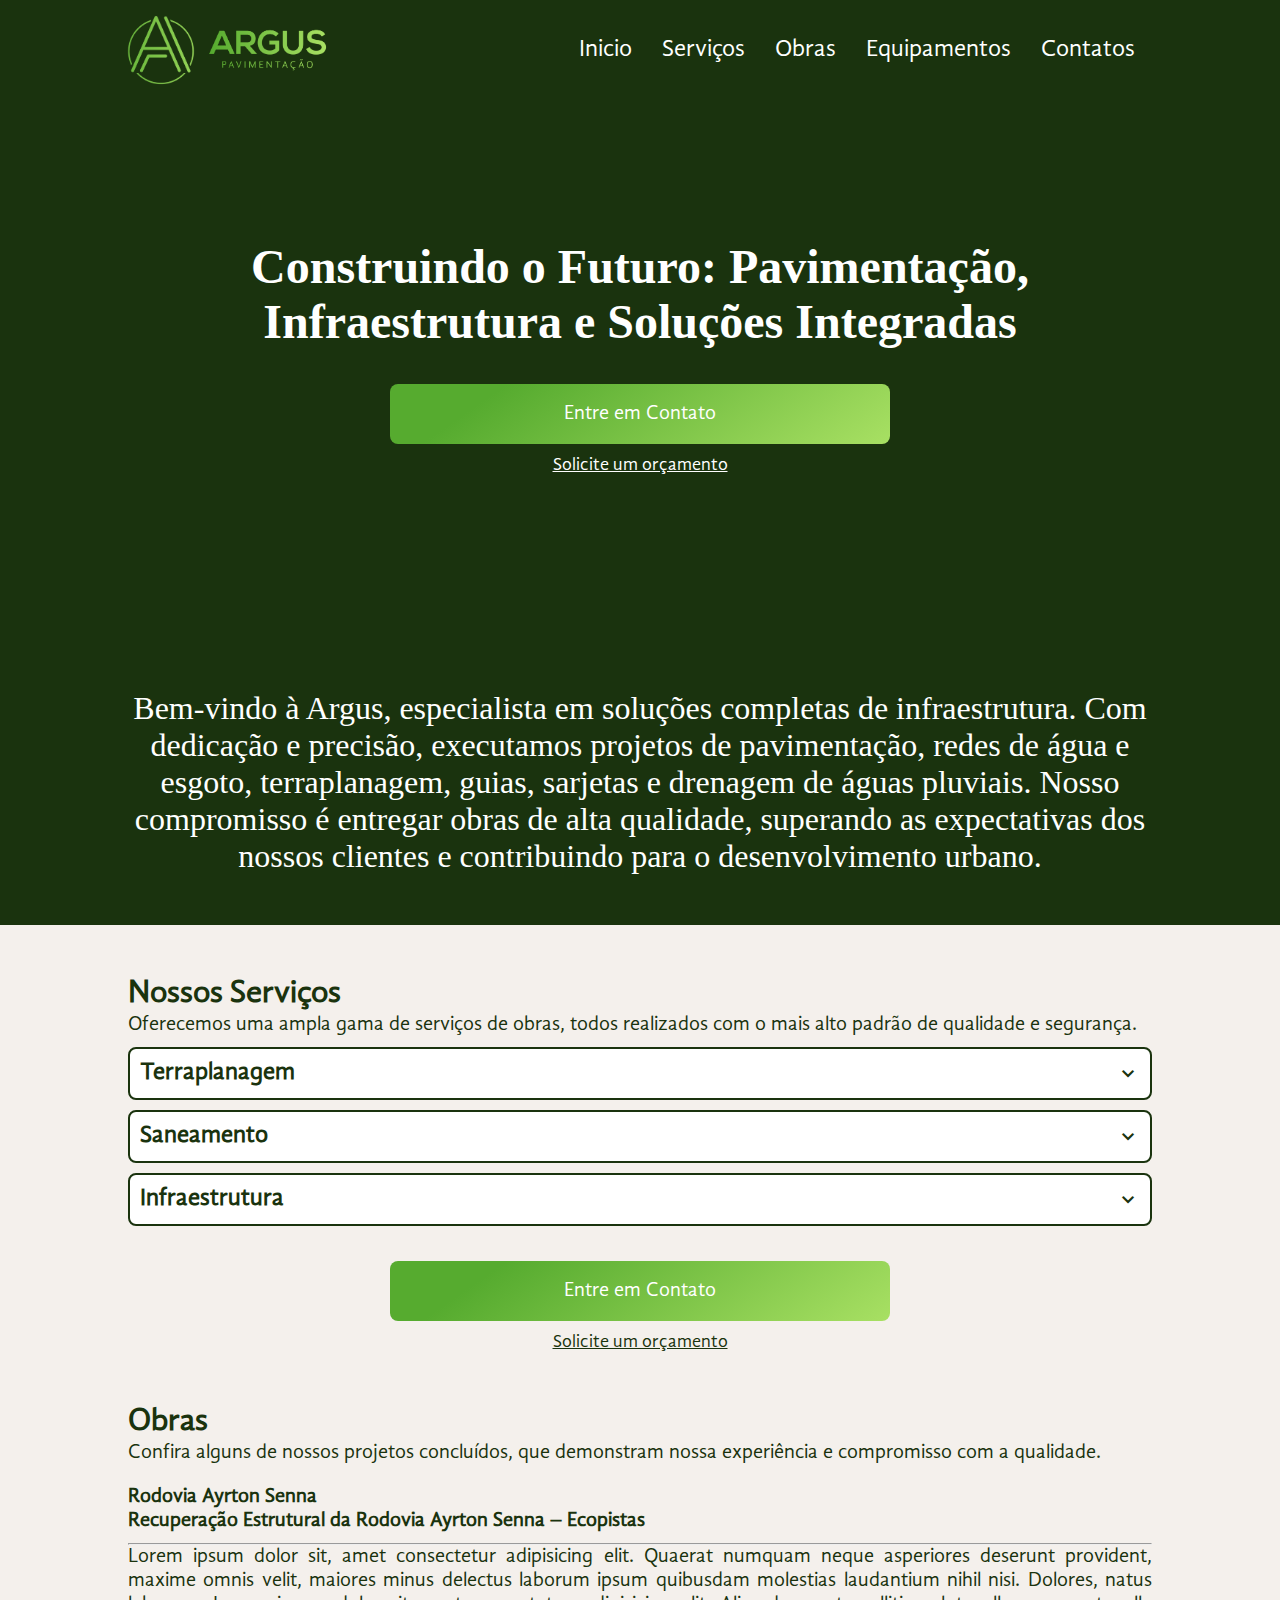
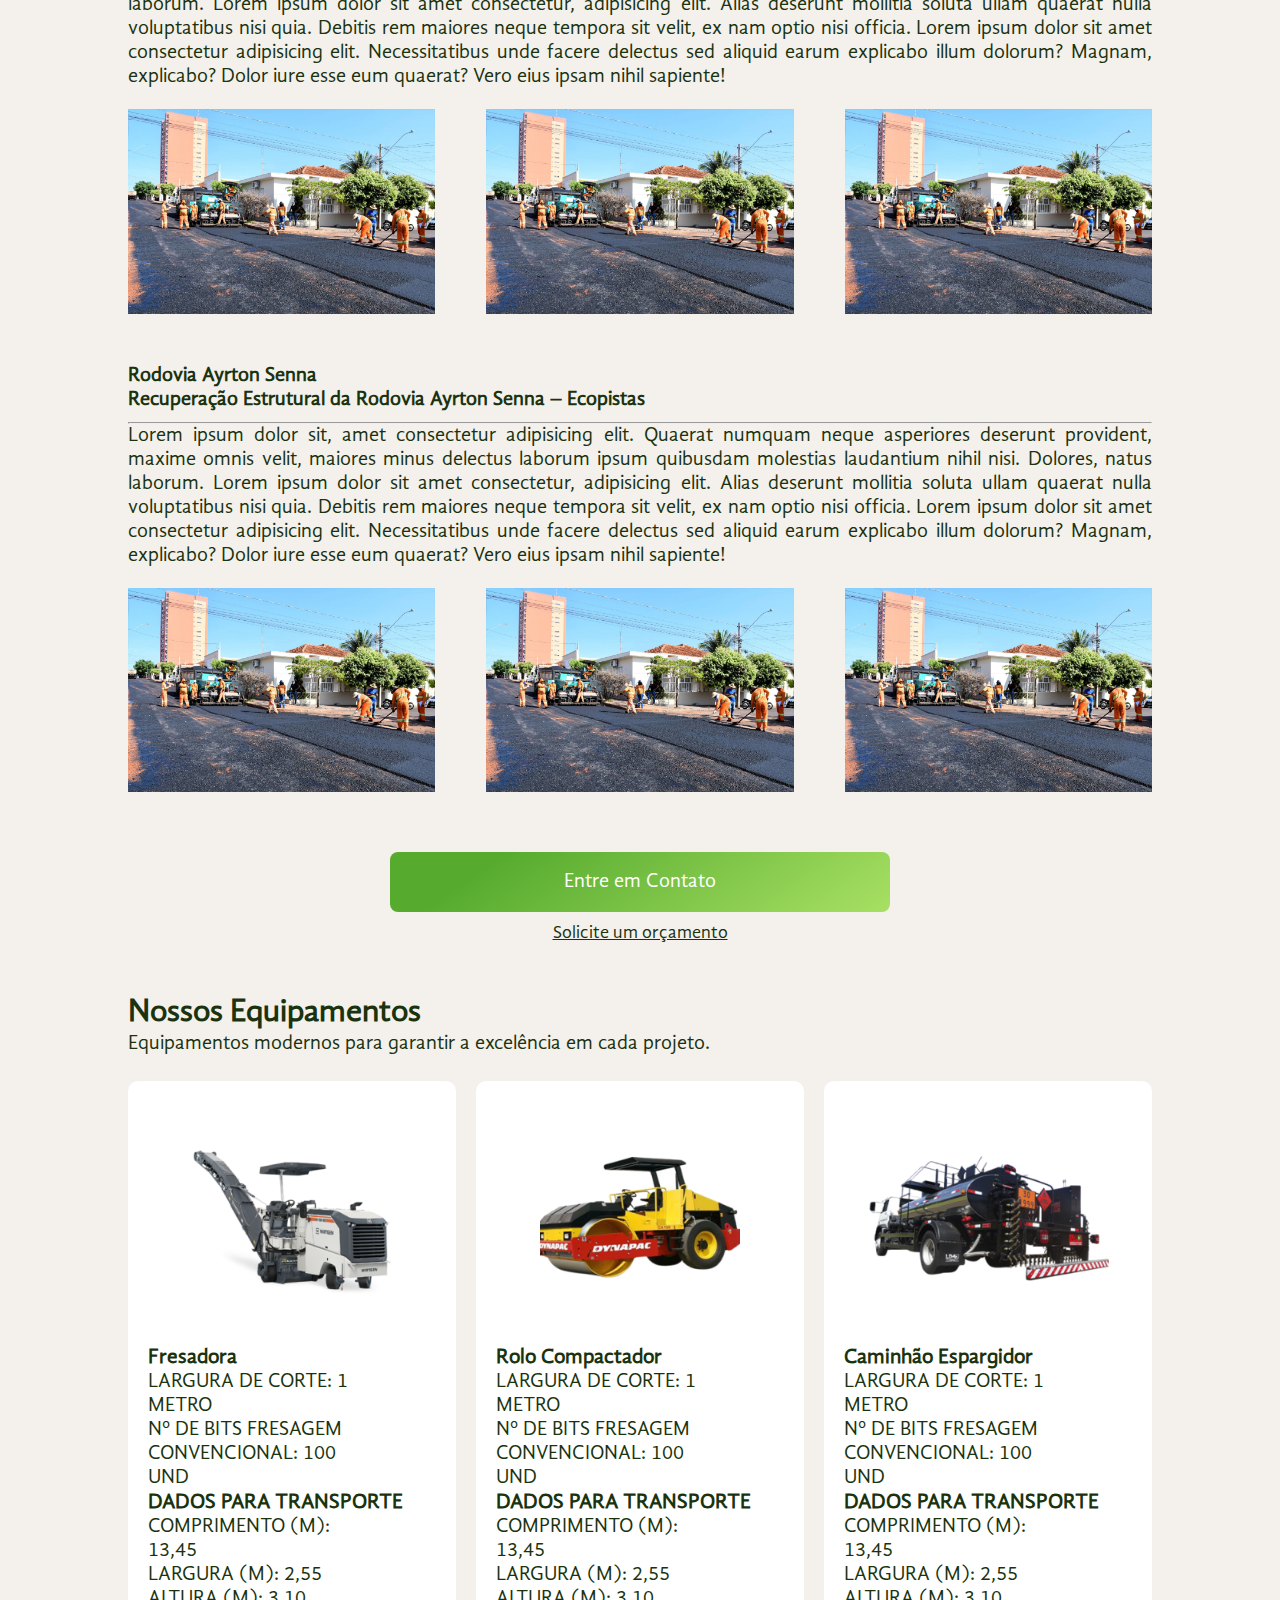
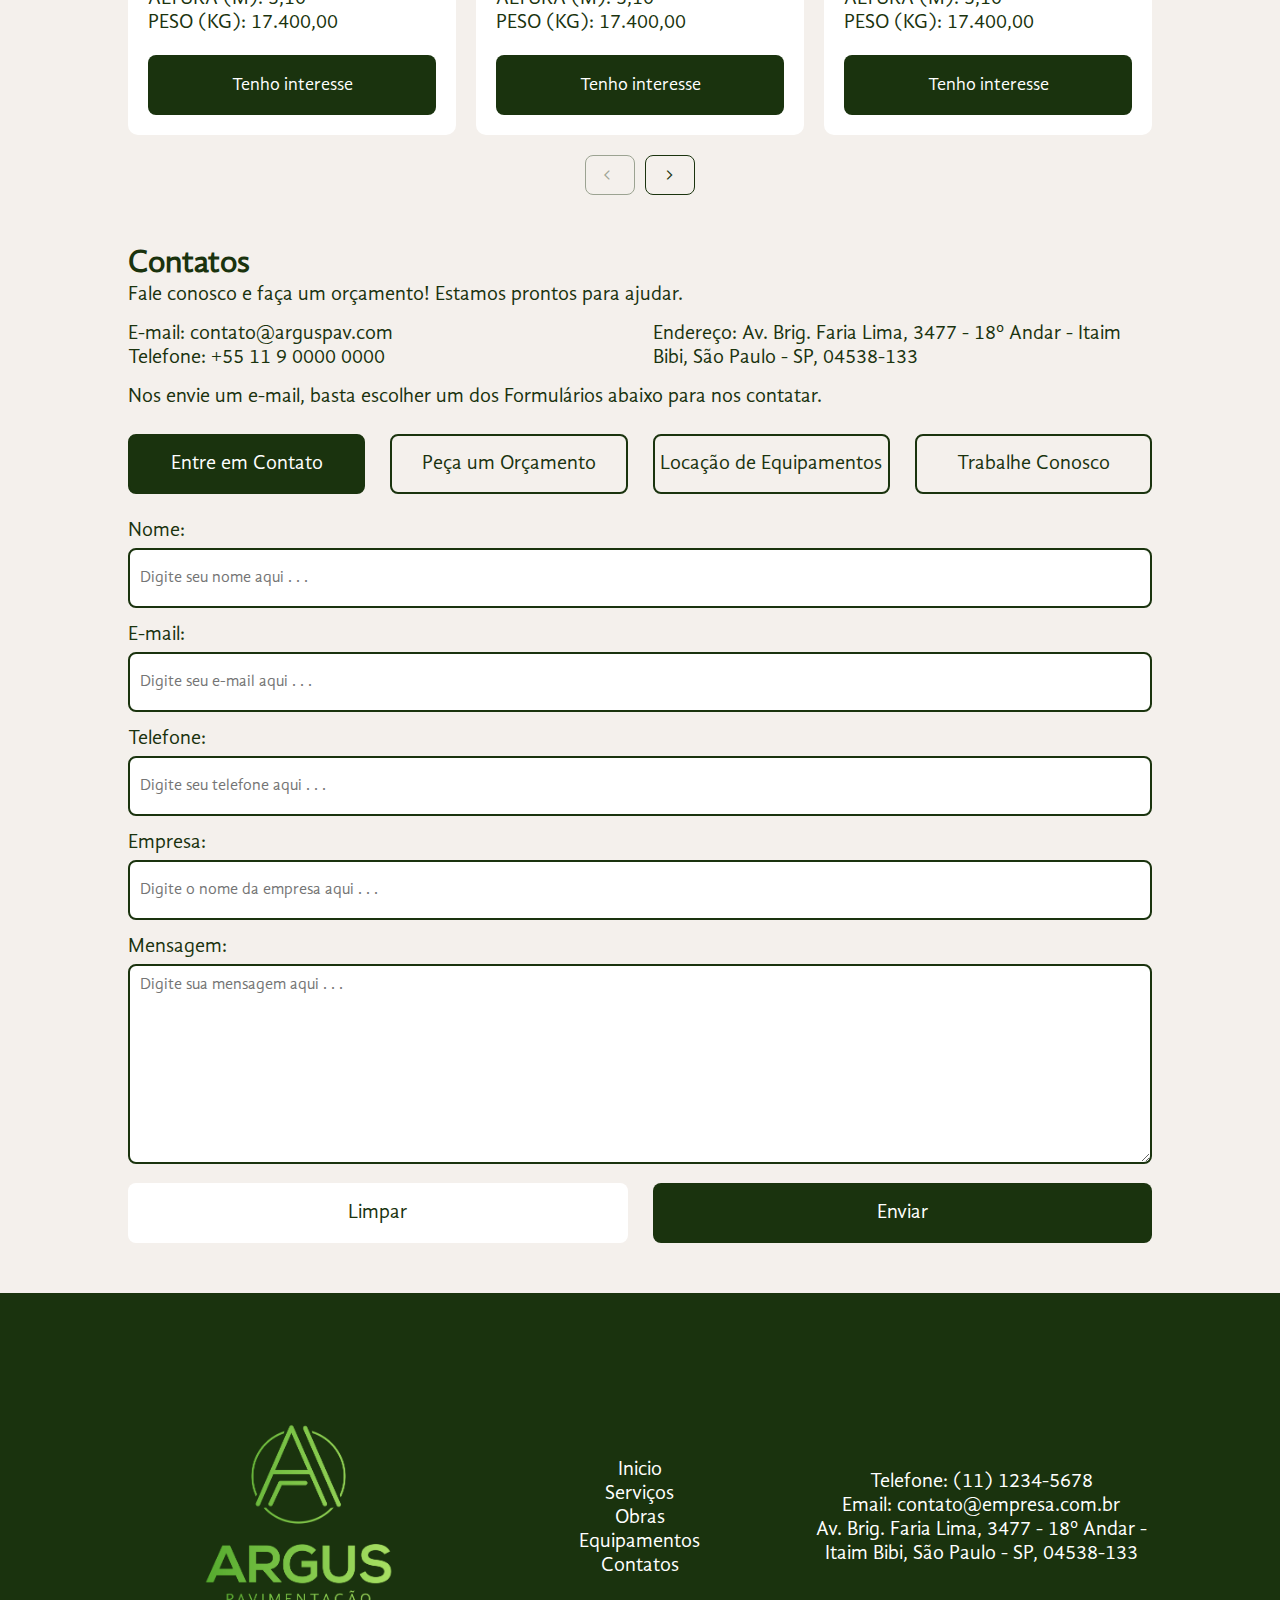
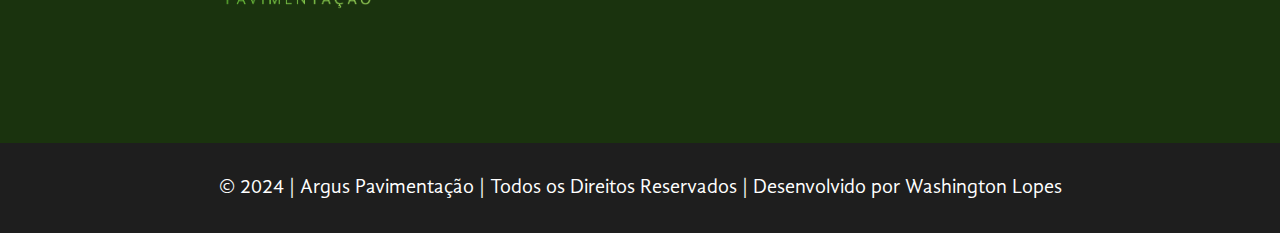
==== commit 22d0ffad: "Teste responsividade" ====
--- a/index.html
+++ b/index.html
@@ -23,6 +23,7 @@
                 <li><a href="#equipment">Equipamentos</a></li>
                 <li><a href="#contacts">Contatos</a></li>
             </ul>
+            <!-- <washington>Menu</washington> -->
         </div>
     </header>
     <section id="home">
@@ -103,7 +104,7 @@
         <p>Equipamentos modernos para garantir a excelência em cada projeto.</p>
         <div class="carousel-inner">
             <div class="item">
-                <img src="Assets/Imagens/Equipamentos/Fresadora.png" alt="" width="">
+                <img src="Assets/Imagens/Equipamentos/Fresadora.png">
                 <div>
                     <h3>Fresadora</h3>
                     <p>LARGURA DE CORTE: 1 METRO</p>
@@ -117,7 +118,7 @@
                 <button onclick="locacao()">Tenho interesse</button>
             </div>
             <div class="item">
-                <img src="Assets/Imagens/Equipamentos/Rolo Compactador.png" alt="" width="">
+                <img src="Assets/Imagens/Equipamentos/Rolo Compactador.png">
                 <div>
                     <h3>Rolo Compactador</h3>
                     <p>LARGURA DE CORTE: 1 METRO</p>
@@ -131,7 +132,7 @@
                 <button onclick="locacao()">Tenho interesse</button>
             </div>
             <div class="item">
-                <img src="Assets/Imagens/Equipamentos/Caminhão Espargidor.png" alt="" width="">
+                <img src="Assets/Imagens/Equipamentos/Caminhão Espargidor.png">
                 <div>
                     <h3>Caminhão Espargidor</h3>
                     <p>LARGURA DE CORTE: 1 METRO</p>
@@ -145,7 +146,7 @@
                 <button onclick="locacao()">Tenho interesse</button>
             </div>
             <div class="item">
-                <img src="Assets/Imagens/Equipamentos/Mini Pá Carregadeira.png" alt="" width="">
+                <img src="Assets/Imagens/Equipamentos/Mini Pá Carregadeira.png">
                 <div>
                     <h3>Mini Pá Carregadeira</h3>
                     <p>LARGURA DE CORTE: 1 METRO</p>
@@ -159,7 +160,7 @@
                 <button onclick="locacao()">Tenho interesse</button>
             </div>
             <div class="item">
-                <img src="Assets/Imagens/Equipamentos/Mini Escavadeira.png" alt="" width="">
+                <img src="Assets/Imagens/Equipamentos/Mini Escavadeira.png">
                 <div>
                     <h3>Mini Escavadeira</h3>
                     <p>LARGURA DE CORTE: 1 METRO</p>
@@ -173,7 +174,7 @@
                 <button onclick="locacao()">Tenho interesse</button>
             </div>
             <div class="item">
-                <img src="Assets/Imagens/Equipamentos/Máquina de Solda de Termofusão.png" alt="" width="">
+                <img src="Assets/Imagens/Equipamentos/Máquina de Solda de Termofusão.png">
                 <div>
                     <h3>Máquina de Solda de Termofusão</h3>
                     <p>LARGURA DE CORTE: 1 METRO</p>
@@ -225,7 +226,7 @@
             <textarea id="mensagem_contato" name="$Mensagem" class="textarea-contato" placeholder="Digite sua mensagem aqui . . ." required></textarea><br>
             <input type="text" name="honeypot" style="display:none">
             <input type="hidden" name="replyTo" value="washingtonlopes574@gmail.com">
-            <input type="hidden" name="redirectTo" value="http://localhost:5500/Assets/html/confirmacaoEmail.html">
+            <input type="hidden" name="redirectTo" value="https://washingtonlopesss.github.io/ProjectArgusPav/Assets/html/confirmacaoEmail.html">
             <div class="btns-form">
                 <button type="reset">Limpar</button>
                 <button type="submit" class="btn-contato"">Enviar</button>
@@ -235,7 +236,7 @@
         <form action="https://api.staticforms.xyz/submit" method="post" class="form-orcamento form-selection">
             <input type="hidden" name="accessKey" value="eab2eadb-5b26-4aff-8687-9ebe2bd9f3d5">
             <input type="hidden" name="replyTo" value="washingtonlopes574@gmail.com">
-            <input type="hidden" name="redirectTo" value="http://localhost:5500/Assets/html/confirmacaoEmail.html">
+            <input type="hidden" name="redirectTo" value="https://washingtonlopesss.github.io/ProjectArgusPav/Assets/html/confirmacaoEmail.html">
             <input type="hidden" id="assunto_contato" name="subject" class="input-contato" required value="ORÇAMENTO VIA WEBSITE">
             <label for="nome_orcamento">Nome:</label>
             <input type="text" id="nome_orcamento" name="$Nome" class="input-orcamento" placeholder="Digite seu nome aqui . . ." required><br>
@@ -260,16 +261,16 @@
         <form action="https://api.staticforms.xyz/submit" method="post" class="form-locacao form-selection">
             <input type="hidden" name="accessKey" value="eab2eadb-5b26-4aff-8687-9ebe2bd9f3d5">
             <input type="hidden" name="replyTo" value="washingtonlopes574@gmail.com">
-            <input type="hidden" name="redirectTo" value="http://localhost:5500/Assets/html/confirmacaoEmail.html">
+            <input type="hidden" name="redirectTo" value="https://washingtonlopesss.github.io/ProjectArgusPav/Assets/html/confirmacaoEmail.html">
             <input type="hidden" id="assunto_contato" name="subject" class="input-contato" required value="CONTATO LOCAÇÃO VIA WEBSITE">
             <label for="nome_locacao">Nome:</label>
-            <input type="text" id="nome_locacao" name="name" class="input-locacao" placeholder="Digite seu nome aqui . . ." required><br>
+            <input type="text" id="nome_locacao" name="$Nome" class="input-locacao" placeholder="Digite seu nome aqui . . ." required><br>
             <label for="telefone_locacao">Telefone:</label>
-            <input type="tel" id="telefone_locacao" name="phone" class="input-locacao" placeholder="Digite seu telefone aqui . . ." required><br>
+            <input type="tel" id="telefone_locacao" name="$Telefone" class="input-locacao" placeholder="Digite seu telefone aqui . . ." required><br>
             <label for="email_locacao">E-mail:</label>
-            <input type="email" id="email_locacao" name="email" class="input-locacao" placeholder="Digite seu e-mail aqui . . ." required><br>
+            <input type="email" id="email_locacao" name="$E-mail" class="input-locacao" placeholder="Digite seu e-mail aqui . . ." required><br>
             <label for="equipamento_locacao">Equipamento para locação:</label>
-            <input type="text" id="equipamento_locacao" name="equipment" class="input-locacao" placeholder="Digite o nome do equipamento aqui . . ." required><br>
+            <input type="text" id="equipamento_locacao" name="$Equipamento" class="input-locacao" placeholder="Digite o nome do equipamento aqui . . ." required><br>
             <div class="btns-form">
                 <button type="reset">Limpar</button>
                 <button type="submit" class="btn-contato">Enviar</button>
@@ -279,16 +280,16 @@
         <form action="https://api.staticforms.xyz/submit" method="post" class="form-trabalhe-conosco form-selection">
             <input type="hidden" name="accessKey" value="eab2eadb-5b26-4aff-8687-9ebe2bd9f3d5">
             <input type="hidden" name="replyTo" value="washingtonlopes574@gmail.com">
-            <input type="hidden" name="redirectTo" value="http://localhost:5500/Assets/html/confirmacaoEmail.html">
+            <input type="hidden" name="redirectTo" value="https://washingtonlopesss.github.io/ProjectArgusPav/Assets/html/confirmacaoEmail.html">
             <input type="hidden" id="assunto_contato" name="subject" class="input-contato" required value="TRABALHE CONOSCO VIA WEBSITE">
             <label for="nome_trabalho">Nome:</label>
-            <input type="text" id="nome_trabalho" name="name" class="input-trabalho" placeholder="Digite seu nome aqui . . ." required><br>
+            <input type="text" id="nome_trabalho" name="$Nome" class="input-trabalho" placeholder="Digite seu nome aqui . . ." required><br>
             <label for="data_nascimento_trabalho">Data de Nascimento:</label>
-            <input type="date" id="data_nascimento_trabalho" name="birthdate" class="input-trabalho" required><br>
+            <input type="date" id="data_nascimento_trabalho" name="$Data de Nascimento" class="input-trabalho" required><br>
             <div class="labels-select">
                 <div>
                     <label for="sexo_trabalho">Sexo:</label>
-                    <select id="sexo_trabalho" name="gender" class="input-trabalho" required>
+                    <select id="sexo_trabalho" name="$Sexo" class="input-trabalho" required>
                         <option value="masculino">Masculino</option>
                         <option value="feminino">Feminino</option>
                         <option value="outro">Outro</option>
@@ -296,7 +297,7 @@
                 </div>
                 <div>
                     <label for="estado_civil_trabalho">Estado Civil:</label>
-                    <select id="estado_civil_trabalho" name="marital_status" class="input-trabalho" required>
+                    <select id="estado_civil_trabalho" name="$Estado Civil" class="input-trabalho" required>
                         <option value="solteiro">Solteiro(a)</option>
                         <option value="casado">Casado(a)</option>
                         <option value="divorciado">Divorciado(a)</option>
@@ -305,17 +306,17 @@
                 </div>
             </div>
             <label for="linkedin_trabalho">Link para LinkedIn:</label>
-            <input type="url" id="linkedin_trabalho" name="linkedin" class="input-trabalho" placeholder="Cole o link do seu perfil no LinkedIn aqui . . ."><br>
+            <input type="url" id="linkedin_trabalho" name="$Linkedin" class="input-trabalho" placeholder="Cole o link do seu perfil no LinkedIn aqui . . ."><br>
             <label for="email_trabalho">E-mail:</label>
-            <input type="email" id="email_trabalho" name="email" class="input-trabalho" placeholder="Digite seu e-mail aqui . . ." required><br>
+            <input type="email" id="email_trabalho" name="$E-mail" class="input-trabalho" placeholder="Digite seu e-mail aqui . . ." required><br>
             <label for="telefone_trabalho">Telefone:</label>
-            <input type="tel" id="telefone_trabalho" name="phone" class="input-trabalho" placeholder="Digite seu telefone aqui . . ." required><br>
+            <input type="tel" id="telefone_trabalho" name="$Telefone" class="input-trabalho" placeholder="Digite seu telefone aqui . . ." required><br>
             <label for="qualificacoes_trabalho">Resumo de Qualificações:</label>
-            <textarea id="qualificacoes_trabalho" name="qualifications" class="textarea-trabalho" placeholder="Resuma suas qualificações aqui . . ." required></textarea><br>
+            <textarea id="qualificacoes_trabalho" name="$Resumo das Qualificações" class="textarea-trabalho" placeholder="Resuma suas qualificações aqui . . ." required></textarea><br>
             <label for="experiencias_trabalho">Resumo de Experiências:</label>
-            <textarea id="experiencias_trabalho" name="experience" class="textarea-trabalho" placeholder="Resuma suas experiências aqui . . ." required></textarea><br>
+            <textarea id="experiencias_trabalho" name="$Resumo de Experiencias" class="textarea-trabalho" placeholder="Resuma suas experiências aqui . . ." required></textarea><br>
             <label for="observacoes_trabalho">Observações:</label>
-            <textarea id="observacoes_trabalho" name="observations" class="textarea-trabalho" placeholder="Digite suas observações aqui . . ."></textarea><br>
+            <textarea id="observacoes_trabalho" name="$Outras Observações" class="textarea-trabalho" placeholder="Digite suas observações aqui . . ."></textarea><br>
             <div class="btns-form">
                 <button type="reset">Limpar</button>
                 <button type="submit" class="btn-contato">Enviar</button>
--- a/Assets/Styles/Style.css
+++ b/Assets/Styles/Style.css
@@ -92,7 +92,7 @@
 .img-home {
     background-image: url(../Imagens/Com\ Direitos/ImageHome.jpg);
     width: 100%;
-    height: 600px;
+    height: 60vh;
     background-size: cover;
     background-position: top;
     background-repeat: no-repeat;
@@ -114,8 +114,9 @@
 .btns-contact {
     margin: 25px auto;
     text-align: center;
-    width: 20%;
-    min-width: 400px;
+    width: 80%;
+    max-width: 500px;
+    min-width: 300px;
 }
 
 @keyframes pulo {
@@ -265,7 +266,6 @@
     position: relative;
     padding: 20px;
     width: 100%;
-    height: 700px;
     border-radius: 10px;
     background-color: white;
     text-align: center;
@@ -287,6 +287,10 @@
 
 .item div h2, .item div p {
     margin: 0;
+}
+
+.item div {
+    margin-bottom: 80px;
 }
 
 .item button {
@@ -309,21 +313,33 @@
     border: 2px solid #1A330E;
 } 
 
+.item img {
+    width: 100%;
+}
+
 .btns {
     margin: 20px auto;
     display: flex;
     justify-content: center;
-    gap: 20px;
+    gap: 10px;
 }
 
 .btn {
-    width: 100px;
+    width: 50px;
     height: 40px;
     border-radius: 8px;
     border: none;
     background-color: transparent;
     color: #1A330E;
     border: 1px solid #1A330E;
+    font-weight: bold;
+    text-align: center;
+    align-items: center;
+    font-size: 12px !important;
+}
+
+.button-disabled {
+    opacity: 0.4;
 }
 
 .btn:hover {
@@ -577,3 +593,51 @@
 .section-construction div img {
     width: 30%;
 }
+
+
+@media (max-width: 700px) {
+    .list-header {
+        display: none;
+    }
+
+    .options-form {
+        display: block;
+    }
+
+    .options-form div {
+        margin-top: 10px;
+    }
+
+    .btns-form {
+        display: block;
+    }
+
+    .btns-form button {
+        margin-top: 10px;
+    }
+
+    footer {
+        height: 100%;
+    }
+
+    .footer-container {
+        display: block;
+    }
+
+    .footer-nav {
+        margin: 20px;
+    }
+
+    .footer-rights {
+        height: 100px;
+    }
+
+    .contacts {
+        display: block;
+    }
+
+    .contact-item {
+        margin-top: 10px;
+        width: 100%;
+    }
+}
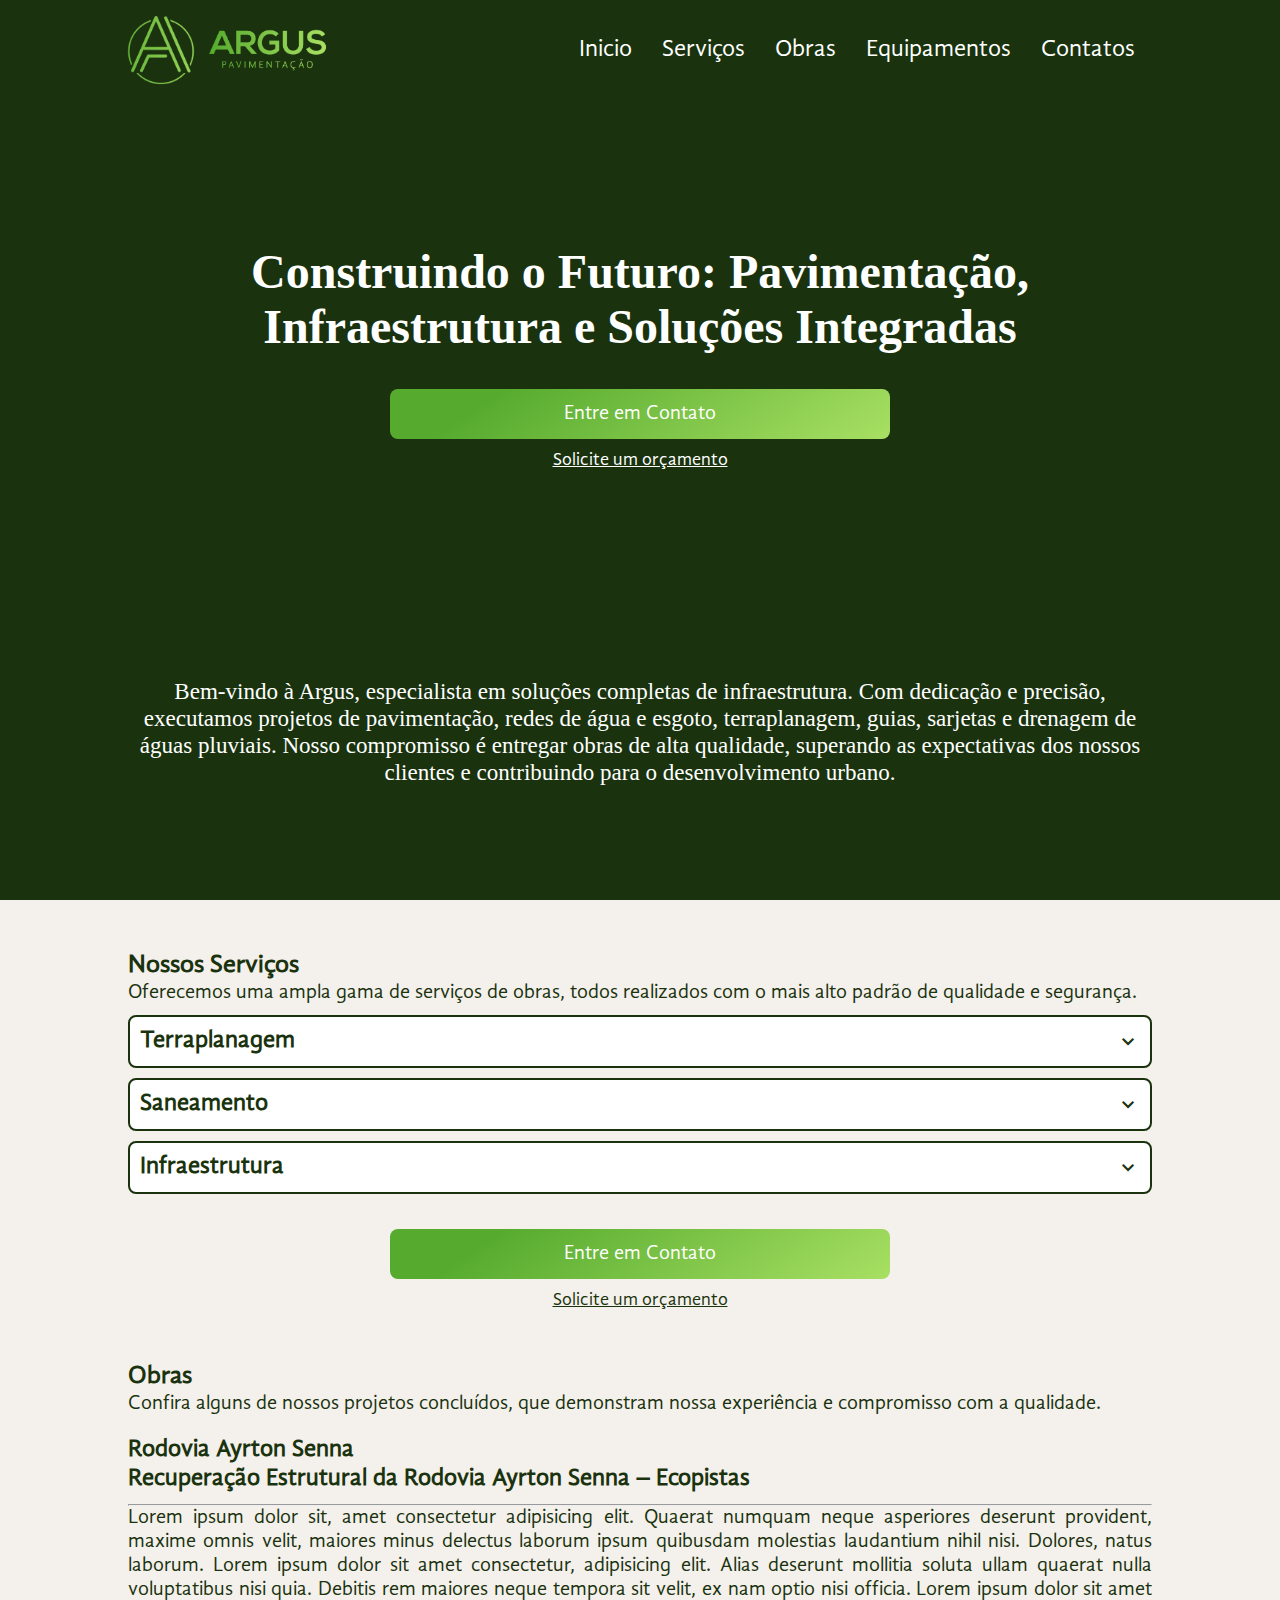
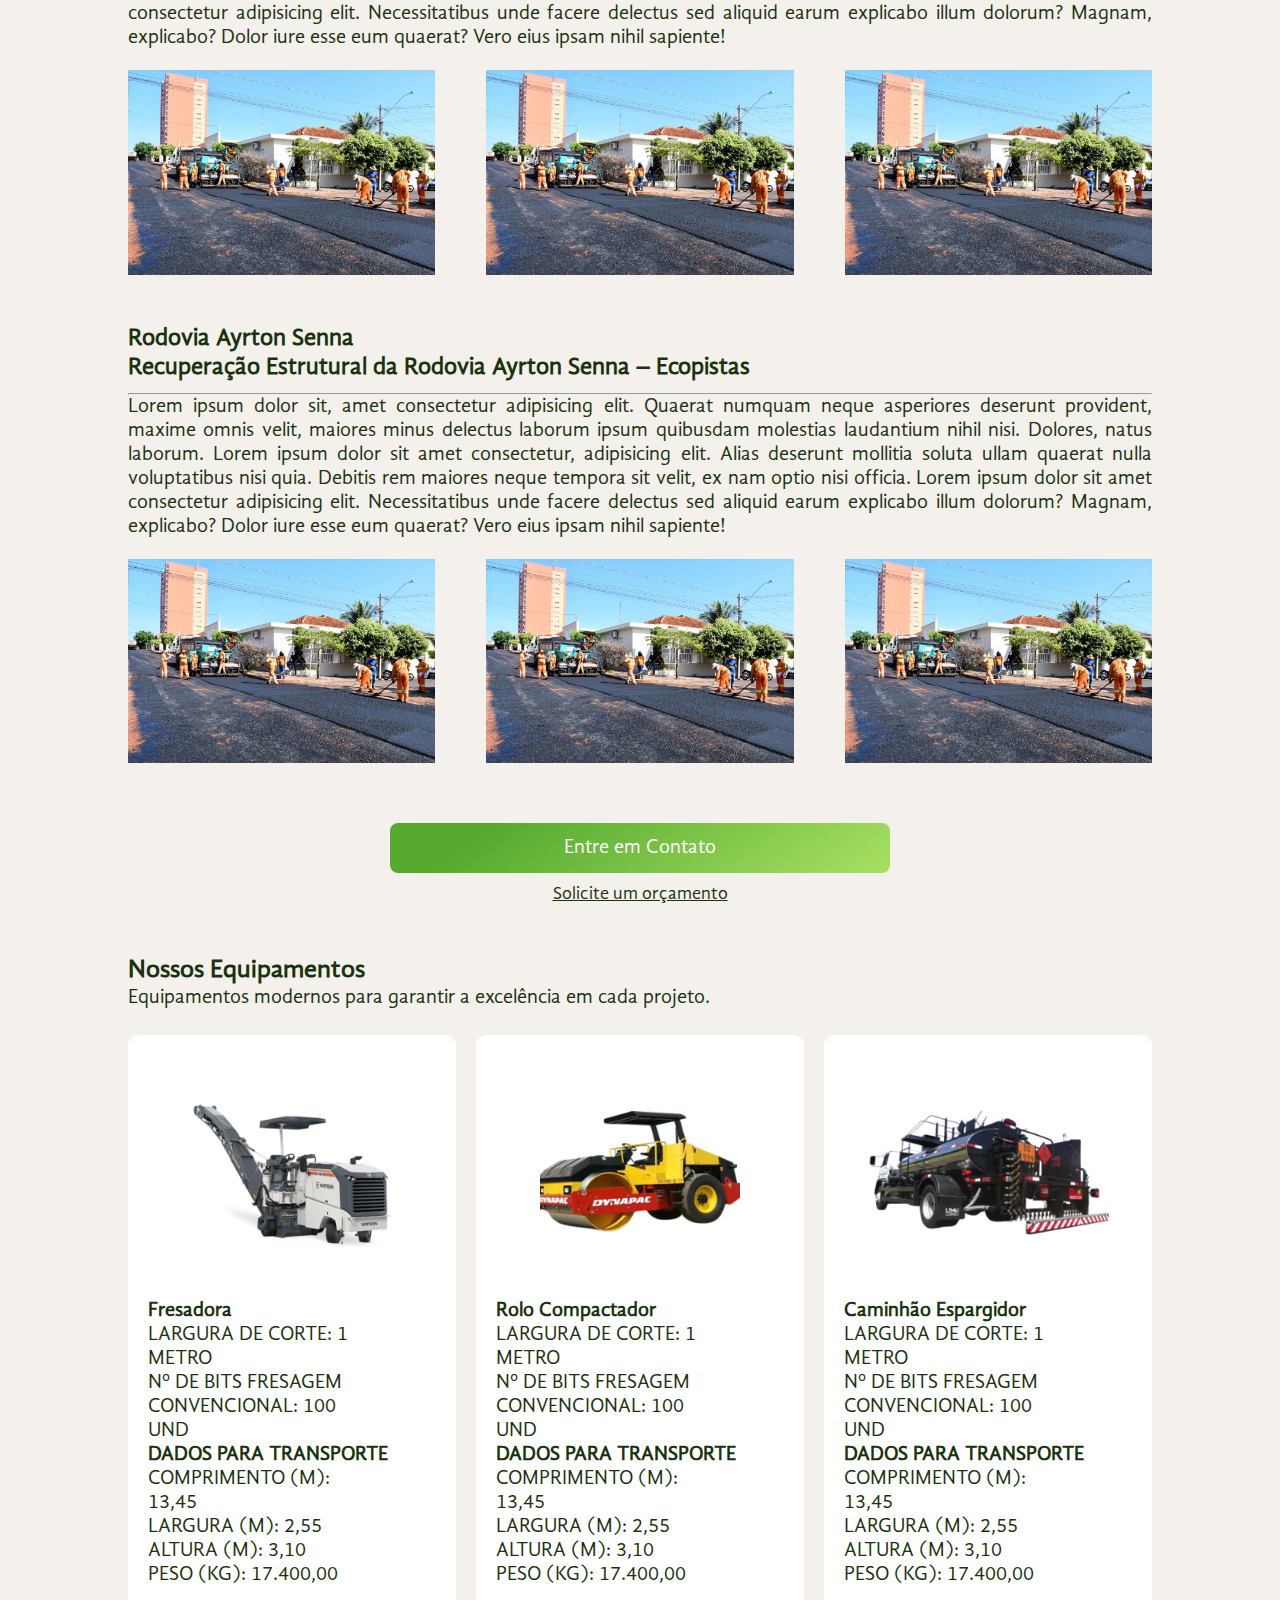
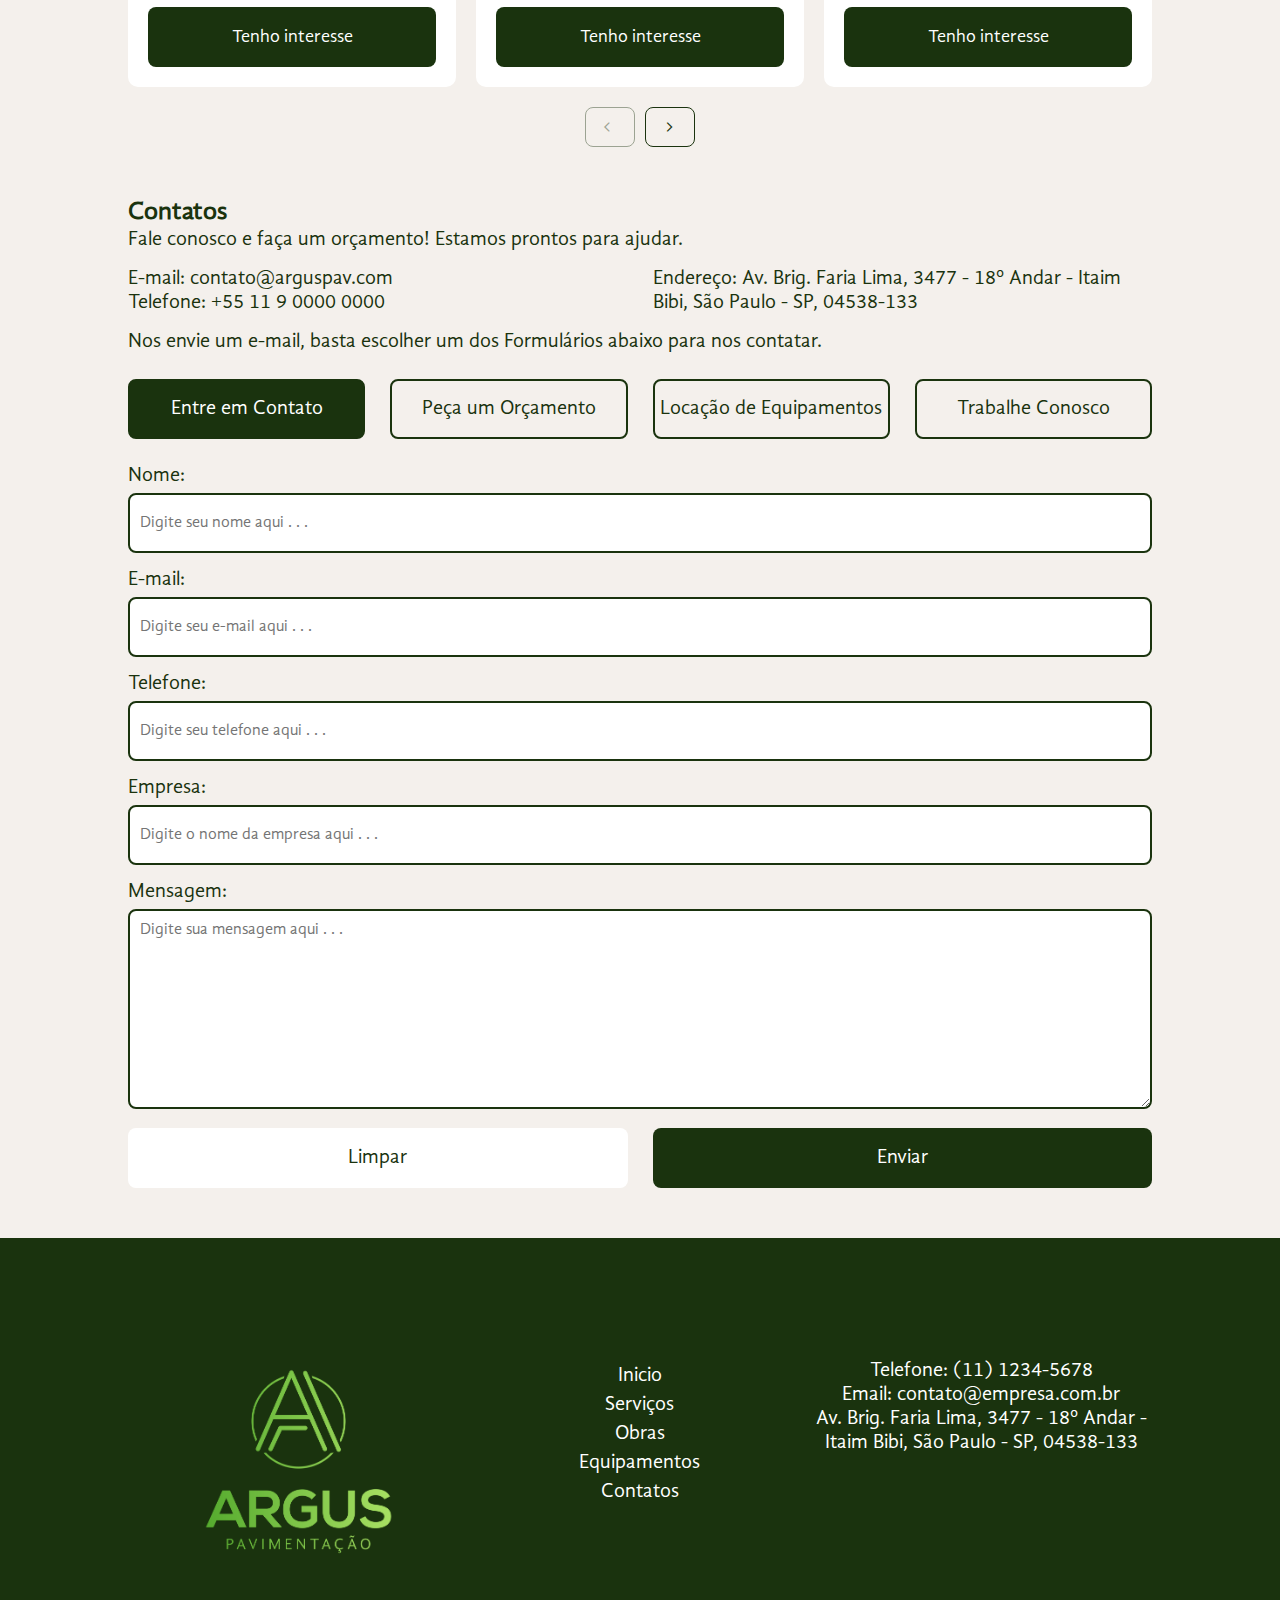
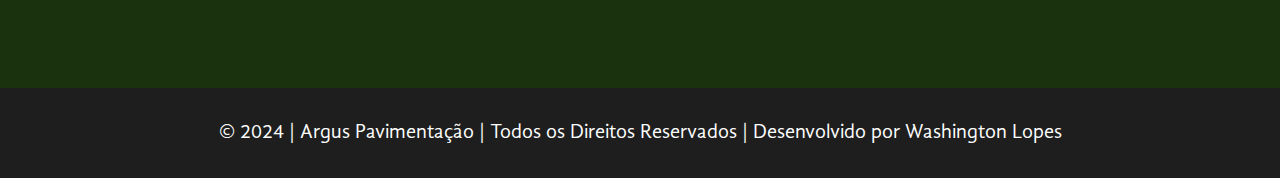
==== commit 806bec86: "layout responsivo atualizado" ====
--- a/index.html
+++ b/index.html
@@ -3,6 +3,7 @@
 <head>
     <meta charset="UTF-8">
     <meta name="viewport" content="width=device-width, initial-scale=1.0">
+    <meta http-equiv="X-UA-Compatible" content="IE=edge">
     <title>Argus</title>
     <link rel="icon" href="/Assets/Icones/icon-argus.png" type="image/png" sizes="12x16">
     <link rel="stylesheet" href="./Assets/Styles/Style.css">
@@ -23,7 +24,7 @@
                 <li><a href="#equipment">Equipamentos</a></li>
                 <li><a href="#contacts">Contatos</a></li>
             </ul>
-            <!-- <washington>Menu</washington> -->
+            <span class="icon-menu material-symbols-outlined">menu</span>
         </div>
     </header>
     <section id="home">
@@ -79,8 +80,8 @@
             <p>Lorem ipsum dolor sit, amet consectetur adipisicing elit. Quaerat numquam neque asperiores deserunt provident, maxime omnis velit, maiores minus delectus laborum ipsum quibusdam molestias laudantium nihil nisi. Dolores, natus laborum. Lorem ipsum dolor sit amet consectetur, adipisicing elit. Alias deserunt mollitia soluta ullam quaerat nulla voluptatibus nisi quia. Debitis rem maiores neque tempora sit velit, ex nam optio nisi officia. Lorem ipsum dolor sit amet consectetur adipisicing elit. Necessitatibus unde facere delectus sed aliquid earum explicabo illum dolorum? Magnam, explicabo? Dolor iure esse eum quaerat? Vero eius ipsam nihil sapiente!</p>
             <div>
                 <img src="Assets/Imagens/obras/obras-recuperacao.jpg" alt="">
-                <img src="Assets/Imagens/obras/obras-recuperacao.jpg" alt="">
-                <img src="Assets/Imagens/obras/obras-recuperacao.jpg" alt="">
+                <img class="mobile" src="Assets/Imagens/obras/obras-recuperacao.jpg" alt="">
+                <img class="mobile" src="Assets/Imagens/obras/obras-recuperacao.jpg" alt="">
             </div>
         </div>
         <div class="section-construction">
@@ -90,8 +91,8 @@
             <p>Lorem ipsum dolor sit, amet consectetur adipisicing elit. Quaerat numquam neque asperiores deserunt provident, maxime omnis velit, maiores minus delectus laborum ipsum quibusdam molestias laudantium nihil nisi. Dolores, natus laborum. Lorem ipsum dolor sit amet consectetur, adipisicing elit. Alias deserunt mollitia soluta ullam quaerat nulla voluptatibus nisi quia. Debitis rem maiores neque tempora sit velit, ex nam optio nisi officia. Lorem ipsum dolor sit amet consectetur adipisicing elit. Necessitatibus unde facere delectus sed aliquid earum explicabo illum dolorum? Magnam, explicabo? Dolor iure esse eum quaerat? Vero eius ipsam nihil sapiente!</p>
             <div>
                 <img src="Assets/Imagens/obras/obras-recuperacao.jpg" alt="">
-                <img src="Assets/Imagens/obras/obras-recuperacao.jpg" alt="">
-                <img src="Assets/Imagens/obras/obras-recuperacao.jpg" alt="">
+                <img class="mobile" src="Assets/Imagens/obras/obras-recuperacao.jpg" alt="">
+                <img class="mobile" src="Assets/Imagens/obras/obras-recuperacao.jpg" alt="">
             </div>
         </div>
         <div class="btns-contact">
--- a/Assets/Styles/Style.css
+++ b/Assets/Styles/Style.css
@@ -51,7 +51,7 @@
     justify-content: space-between;
     width: 80%;
     max-width: 1500px;
-    height: 100px;
+    height: clamp(80px, 10vw, 100px);
     margin-left: -15px;
 }
 
@@ -60,22 +60,22 @@
 }
 
 .imgs-header img {
-    height: 80px;
+    height: clamp(60px, 10vw, 80px);
 }
 
 .list-header {
-    gap: 10px;
+    gap: clamp(5px, 2vw, 10px);
     display: flex;
 }
 
 .list-header li {
-    font-size: 24px;
+    font-size: clamp(18px, 2vw, 24px);
     font-family: GandhiSans;
     color: #ffffff;
 }
 
 .list-header li a {
-    padding: 10px;
+    padding: clamp(5px, 1vw, 10px);
 }
 
 .list-header li a:hover {
@@ -83,7 +83,7 @@
 }
 
 #home {
-    padding-top: 100px;
+    padding-top: clamp(80px, 10vw, 100px);
     background-color: #1A330E;
     height: 100%;
     min-height: 100vh;
@@ -92,7 +92,8 @@
 .img-home {
     background-image: url(../Imagens/Com\ Direitos/ImageHome.jpg);
     width: 100%;
-    height: 60vh;
+    height: 100%;
+    min-height: 60vh;
     background-size: cover;
     background-position: top;
     background-repeat: no-repeat;
@@ -106,6 +107,7 @@
     font-family: Nexa;
     color: #ffffff;
     font-size: 48px;
+    font-size: clamp(30px, 10vw, 48px);
     width: 80%;
     max-width: 1500px;
     text-align: center;
@@ -134,7 +136,7 @@
 .btn-contact {
     animation: pulo 2s infinite;
     width: 100%;
-    height: 60px;
+    height: clamp(50px, 2vw, 60px);
     margin: 10px 0;
     font-family: GandhiSans;
     color: #ffffff;
@@ -171,11 +173,11 @@
     font-family: Nexa;
     font-weight: ExtraLigth;
     color: #ffffff;
-    font-size: 32px;
-    width: 80%;
-    max-width: 1500px;
-    text-align: center;
-    padding: 50px 0;
+    font-size: clamp(18px, 1.8vw, 32px);;
+    width: 80%;
+    max-width: 1500px;
+    text-align: center;
+    padding: clamp(20px, 3vw, 50px) 0;
     margin: 0 auto;
     z-index: 1000;
 }
@@ -194,14 +196,14 @@
 #services h2, .carousel h2 {
     font-family: GandhiSans;
     color: #1A330E;
-    font-size: 32px;
+    font-size: clamp(24px, 2vw, 32px);
     font-weight: bold;
 }
 
 #services p, .carousel p {
     font-family: GandhiSans;
     color: #1A330E;
-    font-size: 20px;
+    font-size: clamp(16px, 2vw, 20px);
 }
 
 .services-acordion {
@@ -222,7 +224,7 @@
     background-color: transparent;
     font-family: GandhiSans;
     color: #1A330E;
-    font-size: 24px;
+    font-size: clamp(20px, 2vw, 24px);
     font-weight: bold;
     display: flex;
     align-items: center;
@@ -232,6 +234,7 @@
 .accordion-body {
     text-align: justify;
     display: none;
+    font-size: clamp(18px, 2vw, 24px);
 }
 
 .body-active {
@@ -255,7 +258,7 @@
 
 .carousel-inner {
     display: flex;
-    margin: 25px auto 0 auto;
+    margin: clamp(15px, 2vw, 25px) auto 0 auto;
     transition: transform 0.5s ease;
     width: 80%;
     max-width: 1500px;
@@ -285,17 +288,18 @@
 
 }
 
-.item div h2, .item div p {
+.item div h3, .item div p {
     margin: 0;
+    font-size: clamp(16px, 2vw, 20px);
 }
 
 .item div {
-    margin-bottom: 80px;
+    margin-bottom: clamp(70px, 10vw, 80px);;
 }
 
 .item button {
     width: calc(100% - 40px);
-    height: 60px;
+    height: clamp(50px, 10vw, 60px);
     position: absolute;
     bottom: 20px;
     left: 20px;
@@ -357,19 +361,19 @@
 #contacts h2 {
     font-family: GandhiSans;
     color: #1A330E;
-    font-size: 32px;
+    font-size: clamp(24px, 2vw, 32px);
     font-weight: bold;
 }
 
 #contacts p {
     font-family: GandhiSans;
     color: #1A330E;
-    font-size: 20px;
+    font-size: clamp(16px, 2vw, 20px);
 }
 
 .contacts {
     gap: 25px;
-    margin: 15px 0;
+    margin: clamp(10px, 2vw, 15px) 0;
     display: flex;
     width: 100%;
 }
@@ -422,7 +426,7 @@
 label {
     font-family: GandhiSans;
     color: #1A330E;
-    font-size: 20px;
+    font-size: clamp(16px, 2vw, 20px);
     margin: 15px 0 5px 0; 
 }
 
@@ -509,19 +513,30 @@
     display: flex;
     width: 80%;
     max-width: 1500px;
-    margin: 50px auto;   
-    justify-content: space-between;
-    align-items: center;
+    margin: 50px auto;
+    padding: 0 ;
 }
 
 .footer-container div {
     width: 100%;
 }
 
-.footer-contact ul li, .footer-nav ul li{
+.footer-nav ul li { 
+    margin: 5px;
+}
+
+.footer-nav {
+    padding: 0;
+}
+
+.footer-contact ul li, .footer-nav ul li {
     text-align: center;
     font-family: GandhiSans;
     font-size: 20px;
+}
+
+.footer-contact ul li {
+    font-size: clamp(16px, 2vw, 20px);
 }
 
 .footer-nav li a:hover {
@@ -539,7 +554,7 @@
     max-width: 1500px;
     font-family: GandhiSans;
     color: #FFFFFF;
-    font-size: 20px;
+    font-size: clamp(16px, 2vw, 20px);
     margin: 0 auto;
     text-align: center;
 }
@@ -555,21 +570,21 @@
     margin-top: 50px;
     font-family: GandhiSans;
     color: #1A330E;
-    font-size: 32px;
+    font-size: clamp(24px, 2vw, 32px);
     font-weight: bold;
 }
 
 #construction h3 {
     font-family: GandhiSans;
     color: #1A330E;
-    font-size: 20px;
+    font-size: clamp(20px, 2vw, 24px);
     font-weight: bold;
 }
 
 #construction p {
     font-family: GandhiSans;
     color: #1A330E;
-    font-size: 20px;
+    font-size: clamp(16px, 2vw, 20px);
 }
 
 .section-construction {
@@ -594,12 +609,45 @@
     width: 30%;
 }
 
-
-@media (max-width: 700px) {
+.icon-menu {
+    display: none !important;
+}
+
+@media (max-width: 850px) { 
     .list-header {
         display: none;
     }
 
+    .icon-menu {
+        display: block !important;
+        color: #ffffff;
+        font-size: 40px !important;
+    }
+
+    .options-form {
+        margin: 10px 0;
+        gap: 0px;
+    }
+
+    .options-form div {
+        margin: 5px 0;
+        height: clamp(50px, 2vw, 60px);
+    }
+
+    input {
+        height: 50px;
+    }
+
+    label {
+        margin: 10px 0 2px 0; 
+    }
+
+    .btns-form buttom {
+        height: 50px;
+    }
+}
+
+@media (max-width: 700px) {
     .options-form {
         display: block;
     }
@@ -625,7 +673,7 @@
     }
 
     .footer-nav {
-        margin: 20px;
+        margin: 25px 0;
     }
 
     .footer-rights {
@@ -640,4 +688,12 @@
         margin-top: 10px;
         width: 100%;
     }
-}
+
+    .mobile {
+        display: none;
+    }
+
+    .section-construction div img {
+        width: 100%;
+    }
+}